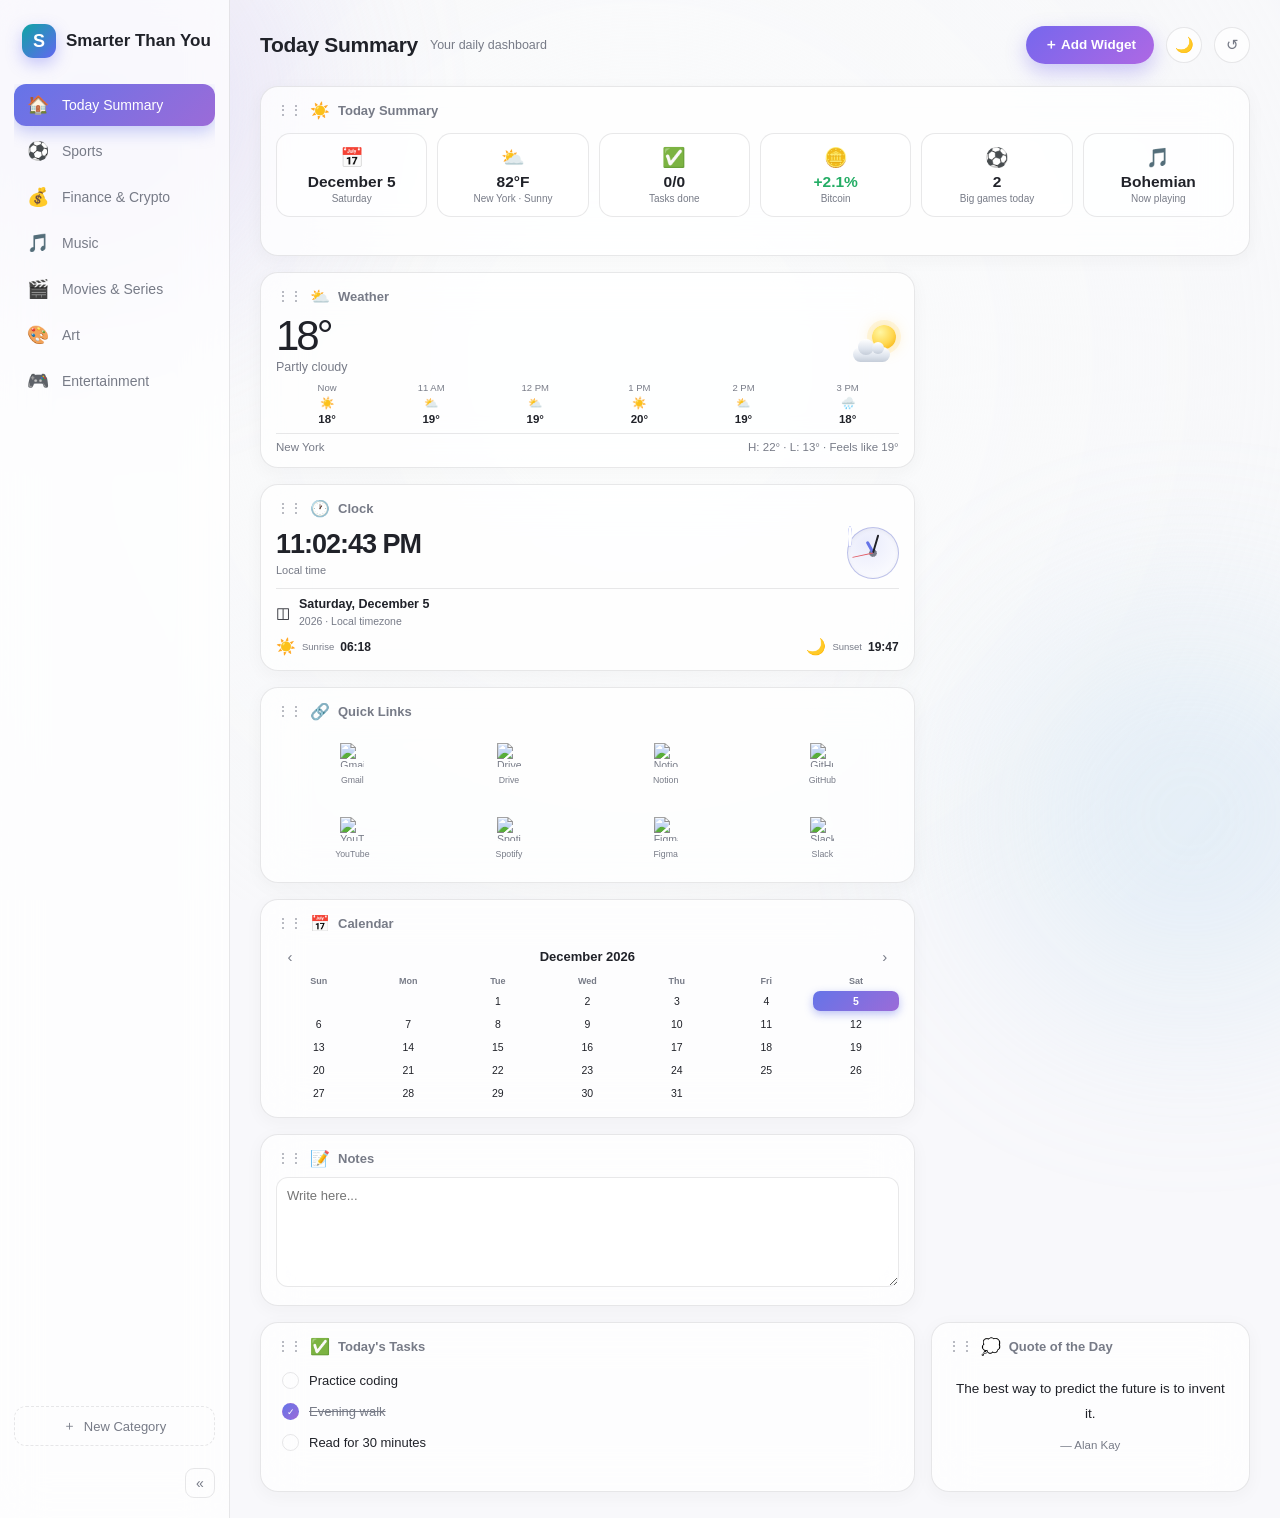
==== index.html @ 78bf760b "Initial commit: Smarter Than You dashboard" ====
<!DOCTYPE html>
<html lang="en" dir="ltr">
<head>
  <meta charset="UTF-8" />
  <meta name="viewport" content="width=device-width, initial-scale=1.0" />
  <title>Smarter Than You</title>
  <link rel="stylesheet" href="styles.css" />
</head>
<body>
  <div class="nature-backdrop" aria-hidden="true"></div>
  <div class="nature-scrim" aria-hidden="true"></div>
  <div class="ambient ambient-one" aria-hidden="true"></div>
  <div class="ambient ambient-two" aria-hidden="true"></div>

  <div class="app">
    <aside class="sidebar" id="sidebar">
      <div class="brand">
        <span class="brand-logo">S</span>
        <span class="brand-name">Smarter Than You</span>
      </div>
      <nav class="side-nav" id="sideNav"></nav>
      <button class="new-cat-btn" id="newCatBtn"><span>＋</span><span>New Category</span></button>
      <button class="collapse-btn" id="collapseBtn" title="Collapse/expand sidebar">«</button>
    </aside>

    <main class="main">
      <header class="topbar">
        <h1 id="categoryTitle"></h1>
        <p class="hint" id="categoryHint"></p>
        <button class="add-widget-btn" id="addWidgetBtn">＋ Add Widget</button>
        <button class="icon-btn" id="themeBtn" title="Toggle theme">🌙</button>
        <button class="icon-btn" id="resetBtn" title="Reset layout for this page">↺</button>
      </header>
      <section class="widget-grid" id="widgetGrid"></section>
    </main>
  </div>

  <div id="modalRoot"></div>

  <script src="app.js"></script>
</body>
</html>
---- styles.css ----
:root {
  --ink: #202229;
  --muted: #777b87;
  --line: rgba(32, 34, 41, 0.1);
  --card: rgba(255, 255, 255, 0.72);
  --solid: #fff;
  --accent: #6574e8;
  --accent2: #9b6bd8;
  --shadow: 0 14px 45px rgba(43, 47, 75, 0.09);
  --gain: #24ad65;
  --loss: #ef555f;
}

[data-theme="dark"] {
  --ink: #f5f7fb;
  --muted: #aeb3c0;
  --line: rgba(255, 255, 255, 0.12);
  --card: rgba(17, 19, 24, 0.88);
  --solid: #111318;
  --accent: #7c8aff;
  --accent2: #b58ae8;
  --shadow: 0 20px 50px rgba(0, 0, 0, 0.38);
}

* { margin: 0; padding: 0; box-sizing: border-box; }

html { background: #f8f8fb; }
[data-theme="dark"] html, html[data-theme="dark"] { background: #0c0e12; }

body {
  min-height: 100vh;
  font-family: -apple-system, "Segoe UI", Roboto, Helvetica, Arial, sans-serif;
  color: var(--ink);
}

.nature-backdrop {
  position: fixed; inset: 0; z-index: -3;
  background-image: url("https://images.unsplash.com/photo-1597961093300-966d36c13a10?auto=format&fit=crop&w=2400&q=85");
  background-size: cover; background-position: center;
  opacity: 0.44; filter: saturate(0.92) contrast(1.02);
}
.nature-scrim {
  position: fixed; inset: 0; z-index: -2;
  background: radial-gradient(circle at 50% 40%, rgba(252,253,253,0.91) 0 18%, rgba(250,251,251,0.72) 34%, rgba(247,249,249,0.3) 72%, rgba(246,248,248,0.2) 100%);
}
[data-theme="dark"] .nature-backdrop { opacity: 0.32; filter: saturate(0.85) brightness(0.72); }
[data-theme="dark"] .nature-scrim { background: linear-gradient(180deg, rgba(4,6,8,0.88), rgba(5,7,9,0.71) 48%, rgba(4,6,8,0.36)); }

.ambient {
  position: fixed; z-index: -1;
  width: 30vw; height: 30vw; border-radius: 50%;
  filter: blur(100px); opacity: 0.3; pointer-events: none;
}
.ambient-one { top: -10vh; left: -8vw; background: #b9a9ed; }
.ambient-two { bottom: -12vh; right: -8vw; background: #b4d6ee; }
[data-theme="dark"] .ambient { opacity: 0.11; }

.app { display: flex; min-height: 100vh; }

.sidebar {
  width: 230px;
  background: var(--card);
  backdrop-filter: blur(22px);
  border-right: 1px solid var(--line);
  padding: 20px 14px;
  display: flex; flex-direction: column; gap: 22px;
  transition: width 0.25s ease;
  flex-shrink: 0;
}
.sidebar.collapsed { width: 68px; }
.sidebar.collapsed .brand-name,
.sidebar.collapsed .nav-label,
.sidebar.collapsed .nav-del,
.sidebar.collapsed .new-cat-btn span:last-child { display: none; }

.brand { display: flex; align-items: center; gap: 10px; padding: 4px 8px; white-space: nowrap; }
.brand-logo {
  width: 34px; height: 34px;
  display: grid; place-items: center;
  border-radius: 11px;
  background: linear-gradient(135deg, #0ea5a4, #6366f1);
  color: #fff; font-weight: 700; font-size: 18px;
  box-shadow: 0 6px 16px rgba(99, 102, 241, 0.35);
  flex-shrink: 0;
}
.brand-name { font-weight: 700; font-size: 17px; color: var(--ink); }

.side-nav { display: flex; flex-direction: column; gap: 4px; overflow-y: auto; flex: 1; }

.nav-item {
  display: flex; align-items: center; gap: 12px;
  padding: 10px 12px;
  border-radius: 12px;
  background: transparent; border: none;
  color: var(--muted);
  font-family: inherit; font-size: 14px; font-weight: 500;
  cursor: pointer; text-align: left; white-space: nowrap;
  transition: background 0.2s, color 0.2s;
}
.nav-item:hover { background: color-mix(in srgb, var(--ink) 5%, transparent); color: var(--ink); }
.nav-item.active {
  background: linear-gradient(135deg, var(--accent), var(--accent2));
  color: #fff;
  box-shadow: 0 6px 16px color-mix(in srgb, var(--accent) 35%, transparent);
}
.nav-item.active .nav-del:hover { color: #fff; }
.nav-item.drop-target {
  outline: 1.5px dashed var(--accent);
  outline-offset: -3px;
  background: color-mix(in srgb, var(--accent) 10%, transparent);
  color: var(--accent);
}
.nav-icon { font-size: 18px; width: 24px; text-align: center; flex-shrink: 0; }
.nav-label { flex: 1; text-align: left; }
.nav-del {
  background: none; border: none; color: var(--muted);
  cursor: pointer; font-size: 13px; opacity: 0; padding: 0 4px;
}
.nav-item:hover .nav-del { opacity: 1; }

.new-cat-btn {
  display: flex; align-items: center; justify-content: center; gap: 8px;
  padding: 10px; border-radius: 12px;
  border: 1.5px dashed var(--line);
  background: transparent; color: var(--muted);
  font-family: inherit; font-size: 13px; cursor: pointer;
  transition: all 0.2s;
}
.new-cat-btn:hover { border-color: var(--accent); color: var(--accent); }

.collapse-btn {
  align-self: flex-end;
  width: 30px; height: 30px;
  border-radius: 9px;
  border: 1px solid var(--line);
  background: transparent;
  color: var(--muted); cursor: pointer; font-size: 14px;
}
.collapse-btn:hover { color: var(--ink); background: color-mix(in srgb, var(--ink) 5%, transparent); }

.main { flex: 1; padding: 26px 30px; min-width: 0; position: relative; z-index: 1; }

.topbar { margin-bottom: 22px; display: flex; align-items: center; gap: 12px; flex-wrap: wrap; }
.topbar h1 { font-size: 21px; font-weight: 700; letter-spacing: -0.3px; }
.topbar .hint { color: var(--muted); font-size: 12.5px; flex: 1; min-width: 120px; }

.icon-btn {
  width: 36px; height: 36px;
  border-radius: 50%;
  border: 1px solid var(--line);
  background: var(--card);
  backdrop-filter: blur(22px);
  color: var(--muted); cursor: pointer; font-size: 15px;
  transition: all 0.2s;
}
.icon-btn:hover { color: var(--accent); transform: translateY(-1px); box-shadow: var(--shadow); }

.add-widget-btn {
  display: inline-flex; align-items: center; gap: 8px;
  padding: 10px 18px;
  border-radius: 999px; border: none;
  background: linear-gradient(135deg, #7667ed, #ae68e4);
  color: #fff; font-family: inherit; font-size: 13.5px; font-weight: 600;
  cursor: pointer;
  box-shadow: 0 8px 20px rgba(118, 103, 237, 0.35);
  transition: transform 0.2s, box-shadow 0.2s;
}
.add-widget-btn:hover { transform: translateY(-1px); box-shadow: 0 10px 26px rgba(118, 103, 237, 0.45); }

.reset-btn {
  background: var(--card); border: 1px solid var(--line);
  backdrop-filter: blur(22px);
  color: var(--muted); font-family: inherit; font-size: 12.5px;
  padding: 9px 15px; border-radius: 999px; cursor: pointer;
}
.reset-btn:hover { color: var(--ink); }

.widget-grid {
  display: grid;
  grid-template-columns: repeat(auto-fill, minmax(250px, 1fr));
  gap: 16px;
}

.widget {
  border: 1px solid var(--line);
  background: var(--card);
  backdrop-filter: blur(22px);
  border-radius: 18px;
  box-shadow: 0 4px 18px rgba(40, 43, 62, 0.04);
  overflow: hidden;
  display: flex; flex-direction: column;
  min-height: 170px;
  transition: all 0.25s;
}
.widget:hover {
  border-color: color-mix(in srgb, var(--accent) 18%, var(--line));
  box-shadow: 0 8px 26px rgba(41, 44, 64, 0.06);
}
.widget.size-m { grid-column: span 2; }
.widget.size-l { grid-column: 1 / -1; }
.widget.dragging {
  opacity: 0.35;
  transform: scale(0.95) rotate(-1deg);
  box-shadow: 0 22px 50px rgba(36, 38, 55, 0.18);
}
.widget.drag-over-top::before,
.widget.drag-over-bottom::after {
  content: ""; display: block; height: 2.5px;
  background: linear-gradient(90deg, var(--accent), var(--accent2));
  border-radius: 2px; margin: 3px 10px;
}

.widget-header {
  display: flex; align-items: center; gap: 8px;
  padding: 12px 15px 0;
  user-select: none;
}
.widget-grab { cursor: grab; color: var(--muted); font-size: 14px; letter-spacing: -1px; opacity: 0.7; }
.widget-title { font-size: 13px; font-weight: 600; flex: 1; color: var(--muted); }
.w-action {
  background: none; border: none; color: var(--muted);
  cursor: pointer; font-size: 12px; padding: 4px 6px; border-radius: 7px;
  opacity: 0; transition: all 0.2s; font-family: inherit;
}
.widget:hover .w-action { opacity: 1; }
.w-action:hover { background: color-mix(in srgb, var(--accent) 10%, transparent); color: var(--accent); }

.widget-body { padding: 8px 15px 14px; flex: 1; overflow-y: auto; max-height: 360px; scrollbar-width: thin; }

.list-row {
  display: flex; justify-content: space-between; align-items: center; gap: 10px;
  padding: 8px 9px; border-radius: 11px; font-size: 13px;
  transition: background 0.2s;
}
.list-row:hover { background: color-mix(in srgb, var(--ink) 4%, transparent); }
.list-row .main-col { min-width: 0; overflow: hidden; text-overflow: ellipsis; white-space: nowrap; }
.list-row .side-col { text-align: right; white-space: nowrap; color: var(--muted); font-size: 12px; }
.up, .gain { color: var(--gain); }
.down, .loss { color: var(--loss); }

.center-text { text-align: center; color: var(--muted); font-size: 12.5px; }

/* ---------- Weather ---------- */
.weather { display: flex; flex-direction: column; gap: 8px; }
.wx-top { display: flex; align-items: center; justify-content: space-between; }
.wx-temp { font-size: 42px; font-weight: 400; letter-spacing: -3px; line-height: 1; }
.wx-desc { color: var(--muted); font-size: 12.5px; margin-top: 3px; }
.wx-meta {
  display: flex; justify-content: space-between;
  border-top: 1px solid var(--line); padding-top: 7px;
  font-size: 11.5px; color: var(--muted);
}
.wx-hours { display: grid; grid-template-columns: repeat(6, minmax(0,1fr)); gap: 2px; }
.wx-hours span { display: flex; flex-direction: column; align-items: center; gap: 3px; font-size: 11.5px; font-weight: 600; }
.wx-hours small { font-weight: 400; color: var(--muted); font-size: 9.5px; }

.motion-weather { position: relative; width: 48px; height: 46px; flex-shrink: 0; }
.motion-weather.small { width: 20px; height: 19px; }
.mw-sun {
  position: absolute; top: 3px; right: 3px;
  width: 24px; height: 24px; border-radius: 50%;
  background: radial-gradient(circle at 35% 30%, #fff6a2, #ffd74f 55%, #f5a800);
  box-shadow: 0 0 0 5px rgba(255,194,35,0.12), 0 0 15px rgba(255,186,37,0.35);
  animation: mwSpin 9s linear infinite;
}
.motion-weather.small .mw-sun { width: 10px; height: 10px; top: 1px; right: 1px; box-shadow: none; }
.mw-cloud {
  position: absolute; bottom: 6px; left: 2px;
  width: 37px; height: 15px; border-radius: 99px;
  background: linear-gradient(#fff, #dfe5ee 60%, #c5cdd9);
  animation: mwFloat 3.7s ease-in-out infinite;
}
.mw-cloud::before, .mw-cloud::after {
  content: ""; position: absolute; border-radius: 50%;
  background: inherit;
}
.mw-cloud::before { width: 16px; height: 16px; top: -8px; left: 5px; }
.mw-cloud::after { width: 12px; height: 12px; top: -5px; right: 6px; }
.motion-weather.small .mw-cloud { width: 16px; height: 7px; bottom: 2px; left: 0; }
.motion-weather.small .mw-cloud::before { width: 7px; height: 7px; top: -3.5px; left: 2px; }
.motion-weather.small .mw-cloud::after { width: 5px; height: 5px; top: -2.5px; right: 2.5px; }
@keyframes mwSpin { to { transform: rotate(360deg); } }
@keyframes mwFloat { 50% { transform: translateY(-2.5px); } }

/* ---------- Clock ---------- */
.clock-hero { display: flex; align-items: center; justify-content: space-between; gap: 10px; }
.clock-digital strong { font-size: 27px; font-weight: 600; letter-spacing: -1px; display: block; direction: ltr; text-align: left; }
.clock-digital span { font-size: 11px; color: var(--muted); }
.analog-face {
  position: relative; width: 52px; height: 52px; flex-shrink: 0;
  border-radius: 50%;
  border: 1px solid color-mix(in srgb, var(--accent) 30%, var(--line));
  background: radial-gradient(circle at 38% 30%, color-mix(in srgb, var(--accent) 14%, var(--solid)), var(--solid));
  box-shadow: inset 0 1px 4px rgba(0,0,0,0.05);
}
.analog-face i, .analog-face b.mark { position: absolute; left: 50%; bottom: 50%; transform-origin: 50% 100%; }
.analog-face b.mark {
  width: 1.5px; height: 4px; background: var(--muted); border-radius: 2px;
}
.analog-face .hand-hour { width: 2.5px; height: 13px; background: var(--accent); border-radius: 2px; transform-origin: 50% 100%; }
.analog-face .hand-minute { width: 2px; height: 19px; background: var(--ink); border-radius: 2px; transform-origin: 50% 100%; }
.analog-face .hand-second { width: 1px; height: 21px; background: #e15b65; transform-origin: 50% 100%; }
.analog-face .pin {
  width: 5px; height: 5px; border-radius: 50%;
  background: var(--accent); border: 2px solid var(--solid);
  transform: translate(-50%, 50%); bottom: 50%;
}
.date-summary {
  display: flex; align-items: center; gap: 9px;
  border-top: 1px solid var(--line); margin-top: 9px; padding-top: 8px;
}
.date-summary i { font-style: normal; font-size: 15px; }
.date-summary strong { display: block; font-size: 12.5px; }
.date-summary span { font-size: 10.5px; color: var(--muted); }
.sun-times { display: flex; justify-content: space-between; margin-top: 8px; }
.sun-times span { display: flex; align-items: center; gap: 6px; }
.sun-times small { display: block; font-size: 9.5px; color: var(--muted); }
.sun-times b { font-size: 12px; }

/* ---------- Quick links ---------- */
.quick-links-grid { display: grid; grid-template-columns: repeat(4, 1fr); gap: 10px 4px; }
.provider-tile {
  display: flex; flex-direction: column; align-items: center; gap: 6px;
  padding: 10px 4px 8px; border-radius: 13px;
  text-decoration: none; color: var(--muted); font-size: 10.5px;
  border: 1px solid transparent;
  transition: all 0.2s;
}
.provider-tile:hover {
  background: var(--solid);
  border-color: var(--line);
  box-shadow: 0 8px 18px rgba(30, 34, 48, 0.08);
  transform: translateY(-2px);
  color: var(--ink);
}
.provider-logo { width: 28px; height: 28px; display: grid; place-items: center; }
.provider-logo img { width: 24px; height: 24px; }

/* ---------- Market ---------- */
.market-row {
  display: flex; align-items: center; gap: 10px;
  width: 100%; text-align: left;
  padding: 8px 9px; border-radius: 12px;
  border: none; background: transparent; cursor: pointer;
  font-family: inherit; transition: background 0.2s;
}
.market-row:hover { background: color-mix(in srgb, var(--ink) 4%, transparent); }
.market-row img { width: 22px; height: 22px; flex-shrink: 0; }
.market-name { flex: 1; min-width: 0; }
.market-name b { display: block; font-size: 12.5px; }
.market-name small { font-size: 10.5px; color: var(--muted); direction: ltr; display: block; text-align: left; }
.sparkline svg { display: block; }
.sparkline polyline.pos { fill: none; stroke: var(--gain); stroke-width: 1.5; stroke-linecap: round; stroke-linejoin: round; }
.sparkline polyline.neg { fill: none; stroke: var(--loss); stroke-width: 1.5; stroke-linecap: round; stroke-linejoin: round; }
.market-pct { font-size: 12px; font-weight: 600; width: 52px; text-align: right; }

/* ---------- Calendar ---------- */
.cal-head { display: flex; align-items: center; justify-content: space-between; padding: 2px 2px 8px; }
.cal-head strong { font-size: 13px; }
.cal-nav {
  border: none; background: transparent; color: var(--muted);
  cursor: pointer; font-size: 15px; width: 24px; height: 24px; border-radius: 8px;
}
.cal-nav:hover { background: color-mix(in srgb, var(--ink) 6%, transparent); color: var(--ink); }
.cal-weekdays { display: grid; grid-template-columns: repeat(7, 1fr); gap: 3px 4px; padding-bottom: 5px; }
.cal-weekdays b { font-size: 9px; color: var(--muted); text-align: center; font-weight: 600; }
.cal-days { display: grid; grid-template-columns: repeat(7, 1fr); gap: 3px 4px; }
.cal-day {
  border: none; background: transparent; font-family: inherit;
  font-size: 10.5px; padding: 4px 0; border-radius: 7px;
  color: var(--ink); cursor: default; font-variant-numeric: tabular-nums;
  transition: background 0.15s;
}
.cal-day:hover { background: color-mix(in srgb, var(--accent) 8%, transparent); }
.cal-day.today {
  background: linear-gradient(135deg, var(--accent), var(--accent2));
  color: #fff; font-weight: 700;
  box-shadow: 0 3px 8px color-mix(in srgb, var(--accent) 45%, transparent);
}
.cal-empty { min-height: 1px; }

/* ---------- Notes / todos ---------- */
.note-area {
  width: 100%; min-height: 110px;
  background: color-mix(in srgb, var(--solid) 60%, transparent);
  border: 1px solid var(--line);
  border-radius: 12px; color: var(--ink);
  font-family: inherit; font-size: 13px; padding: 10px; resize: vertical;
}
.note-area:focus { outline: none; border-color: var(--accent); }

.todo-item { display: flex; align-items: center; gap: 10px; padding: 7px 6px; font-size: 13px; }
.todo-item.done span { text-decoration: line-through; color: var(--muted); }
.todo-item input[type="checkbox"] {
  appearance: none; width: 17px; height: 17px; cursor: pointer;
  border: 1.5px solid var(--line); border-radius: 50%; position: relative;
  transition: all 0.2s; flex-shrink: 0;
}
.todo-item input[type="checkbox"]:checked {
  background: linear-gradient(135deg, var(--accent), var(--accent2));
  border-color: transparent;
}
.todo-item input[type="checkbox"]:checked::after {
  content: "✓"; position: absolute; inset: 0;
  display: grid; place-items: center; color: #fff; font-size: 9px;
}

.quote-box { padding: 12px 8px; text-align: center; line-height: 1.85; font-size: 13.5px; }
.quote-author { display: block; margin-top: 8px; color: var(--muted); font-size: 11.5px; }

.progress-bar { height: 6px; background: color-mix(in srgb, var(--ink) 7%, transparent); border-radius: 6px; overflow: hidden; margin-top: 8px; }
.progress-fill { height: 100%; background: linear-gradient(90deg, var(--accent), var(--accent2)); border-radius: 6px; }

.swatches { display: grid; grid-template-columns: repeat(5, 1fr); gap: 8px; padding-top: 6px; }
.swatch { aspect-ratio: 1; border-radius: 10px; cursor: pointer; position: relative; transition: transform 0.2s; }
.swatch:hover { transform: scale(1.07); }
.swatch span { position: absolute; bottom: 3px; left: 50%; transform: translateX(-50%); font-size: 8px; color: rgba(255,255,255,0.95); text-shadow: 0 1px 3px rgba(0,0,0,.4); }

.mood-chips { display: flex; flex-wrap: wrap; gap: 8px; padding-top: 6px; }
.mood-chip {
  padding: 7px 14px; border-radius: 999px; border: 1px solid var(--line);
  background: transparent; color: var(--muted);
  font-family: inherit; font-size: 12px; cursor: pointer; transition: all 0.2s;
}
.mood-chip.active, .mood-chip:hover:not(:disabled) { border-color: var(--accent); color: var(--accent); background: color-mix(in srgb, var(--accent) 8%, transparent); }

.genre-tile { padding: 13px 6px; border-radius: 13px; text-align: center; font-size: 12px; color: #fff; cursor: pointer; transition: transform 0.2s; }
.genre-tile:hover { transform: scale(1.05); }

.summary-grid { display: grid; grid-template-columns: repeat(auto-fit, minmax(110px, 1fr)); gap: 10px; padding-top: 4px; }
.sum-card {
  background: color-mix(in srgb, var(--solid) 55%, transparent);
  border: 1px solid var(--line);
  border-radius: 14px; padding: 12px 8px; text-align: center;
}
.sum-card .sc-icon { font-size: 19px; }
.sum-card .sc-val { font-size: 15.5px; font-weight: 700; margin-top: 4px; }
.sum-card .sc-lbl { font-size: 10px; color: var(--muted); margin-top: 2px; }

.poll-option {
  display: block; width: 100%; text-align: left; margin-bottom: 8px;
  padding: 9px 12px; border-radius: 11px; border: 1px solid var(--line);
  background: transparent; color: var(--ink);
  font-family: inherit; font-size: 12.5px; cursor: pointer;
  position: relative; overflow: hidden; transition: border-color 0.2s;
}
.poll-option:hover { border-color: var(--accent); }
.poll-option .fill { position: absolute; inset: 0; background: linear-gradient(90deg, var(--accent), var(--accent2)); opacity: 0.15; }
.poll-option b { float: right; direction: ltr; position: relative; }

.modal-overlay {
  position: fixed; inset: 0; z-index: 50;
  background: rgba(20, 24, 40, 0.4);
  backdrop-filter: blur(4px);
  display: grid; place-items: center;
  animation: fadeIn 0.15s ease;
}
@keyframes fadeIn { from { opacity: 0; } to { opacity: 1; } }

.modal {
  width: min(680px, calc(100vw - 40px));
  max-height: 82vh;
  background: var(--solid);
  border-radius: 20px;
  box-shadow: 0 24px 70px rgba(0, 0, 0, 0.28);
  display: flex; flex-direction: column;
  overflow: hidden;
  animation: popIn 0.18s ease;
}
@keyframes popIn { from { transform: scale(0.96); opacity: 0; } to { transform: scale(1); opacity: 1; } }

.modal-head { display: flex; align-items: center; gap: 10px; padding: 17px 21px; border-bottom: 1px solid var(--line); }
.modal-head h3 { font-size: 15px; flex: 1; }
.modal-close {
  width: 30px; height: 30px; border-radius: 9px;
  border: none; background: color-mix(in srgb, var(--ink) 6%, transparent);
  color: var(--muted); cursor: pointer; font-size: 14px;
}
.modal-body { padding: 18px 21px; overflow-y: auto; }

.lib-group-title { font-size: 12px; color: var(--muted); margin: 14px 0 8px; }
.lib-group-title:first-child { margin-top: 0; }
.lib-widgets { display: flex; flex-wrap: wrap; gap: 8px; }
.lib-chip {
  display: inline-flex; align-items: center; gap: 7px;
  padding: 8px 13px; border-radius: 999px;
  border: 1px solid var(--line); background: transparent;
  color: var(--ink); font-family: inherit; font-size: 12px; cursor: pointer;
  transition: all 0.2s;
}
.lib-chip:hover { border-color: var(--accent); color: var(--accent); }
.lib-chip.added { opacity: 0.4; pointer-events: none; }

.toast {
  position: fixed; bottom: 24px; left: 50%;
  transform: translate(-50%, 16px);
  z-index: 60; padding: 11px 20px;
  border-radius: 999px;
  background: var(--ink); color: var(--solid);
  font-size: 12.5px;
  opacity: 0; pointer-events: none;
  transition: opacity 0.35s, transform 0.35s;
  box-shadow: 0 10px 30px rgba(0,0,0,0.25);
}
.toast.show { opacity: 1; transform: translate(-50%, 0); }

@media (max-width: 900px) {
  .widget.size-m { grid-column: span 1; }
}
@media (max-width: 720px) {
  .sidebar { position: fixed; z-index: 10; height: 100vh; left: 0; top: 0; box-shadow: 8px 0 30px rgba(0,0,0,0.12); }
  .main { padding: 16px; }
}
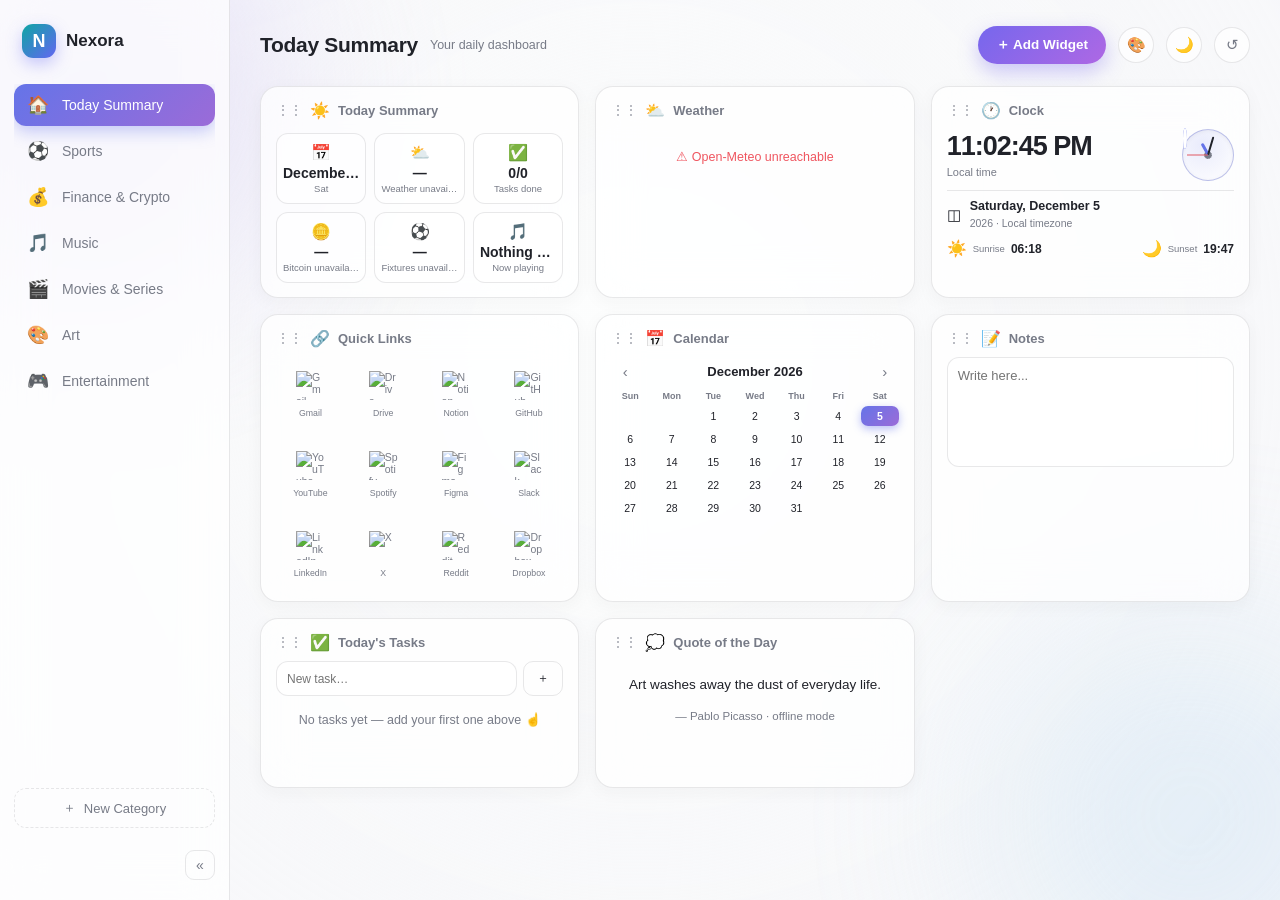
==== commit de4ca09b: "Nexora — live-data widget dashboard (initial release)" ====
--- a/index.html
+++ b/index.html
@@ -3,7 +3,9 @@
 <head>
   <meta charset="UTF-8" />
   <meta name="viewport" content="width=device-width, initial-scale=1.0" />
-  <title>Smarter Than You</title>
+  <title>Nexora</title>
+  <meta name="description" content="Nexora — your personal widget dashboard with live data." />
+  <link rel="icon" type="image/svg+xml" href="favicon.svg" />
   <link rel="stylesheet" href="styles.css" />
 </head>
 <body>
@@ -15,8 +17,8 @@
   <div class="app">
     <aside class="sidebar" id="sidebar">
       <div class="brand">
-        <span class="brand-logo">S</span>
-        <span class="brand-name">Smarter Than You</span>
+        <span class="brand-logo">N</span>
+        <span class="brand-name">Nexora</span>
       </div>
       <nav class="side-nav" id="sideNav"></nav>
       <button class="new-cat-btn" id="newCatBtn"><span>＋</span><span>New Category</span></button>
@@ -28,6 +30,7 @@
         <h1 id="categoryTitle"></h1>
         <p class="hint" id="categoryHint"></p>
         <button class="add-widget-btn" id="addWidgetBtn">＋ Add Widget</button>
+        <button class="icon-btn" id="styleBtn" title="UI style">🎨</button>
         <button class="icon-btn" id="themeBtn" title="Toggle theme">🌙</button>
         <button class="icon-btn" id="resetBtn" title="Reset layout for this page">↺</button>
       </header>
--- a/styles.css
+++ b/styles.css
@@ -197,7 +197,6 @@
   box-shadow: 0 8px 26px rgba(41, 44, 64, 0.06);
 }
 .widget.size-m { grid-column: span 2; }
-.widget.size-l { grid-column: 1 / -1; }
 .widget.dragging {
   opacity: 0.35;
   transform: scale(0.95) rotate(-1deg);
@@ -225,7 +224,8 @@
 .widget:hover .w-action { opacity: 1; }
 .w-action:hover { background: color-mix(in srgb, var(--accent) 10%, transparent); color: var(--accent); }
 
-.widget-body { padding: 8px 15px 14px; flex: 1; overflow-y: auto; max-height: 360px; scrollbar-width: thin; }
+.widget-body { padding: 8px 15px 14px; flex: 1; min-width: 0; max-width: 100%; overflow: visible; overflow-wrap: anywhere; word-break: normal; }
+.widget-body > * { min-width: 0; max-width: 100%; }
 
 .list-row {
   display: flex; justify-content: space-between; align-items: center; gap: 10px;
@@ -233,12 +233,20 @@
   transition: background 0.2s;
 }
 .list-row:hover { background: color-mix(in srgb, var(--ink) 4%, transparent); }
-.list-row .main-col { min-width: 0; overflow: hidden; text-overflow: ellipsis; white-space: nowrap; }
+.list-row .main-col { min-width: 0; overflow-wrap: anywhere; }
 .list-row .side-col { text-align: right; white-space: nowrap; color: var(--muted); font-size: 12px; }
 .up, .gain { color: var(--gain); }
 .down, .loss { color: var(--loss); }
 
 .center-text { text-align: center; color: var(--muted); font-size: 12.5px; }
+
+.dot-pulse {
+  display: inline-block; width: 8px; height: 8px;
+  border-radius: 50%; background: var(--accent);
+  animation: dotPulse 1s ease-in-out infinite;
+  vertical-align: middle; margin-left: 4px;
+}
+@keyframes dotPulse { 50% { opacity: .25; transform: scale(.7); } }
 
 /* ---------- Weather ---------- */
 .weather { display: flex; flex-direction: column; gap: 8px; }
@@ -333,8 +341,8 @@
   transform: translateY(-2px);
   color: var(--ink);
 }
-.provider-logo { width: 28px; height: 28px; display: grid; place-items: center; }
-.provider-logo img { width: 24px; height: 24px; }
+.provider-logo { width: 34px; height: 34px; display: grid; place-items: center; }
+.provider-logo img { width: 29px; height: 29px; }
 
 /* ---------- Market ---------- */
 .market-row {
@@ -349,10 +357,32 @@
 .market-name { flex: 1; min-width: 0; }
 .market-name b { display: block; font-size: 12.5px; }
 .market-name small { font-size: 10.5px; color: var(--muted); direction: ltr; display: block; text-align: left; }
-.sparkline svg { display: block; }
+.sparkline svg { display: block; max-width: 100%; height: auto; }
 .sparkline polyline.pos { fill: none; stroke: var(--gain); stroke-width: 1.5; stroke-linecap: round; stroke-linejoin: round; }
 .sparkline polyline.neg { fill: none; stroke: var(--loss); stroke-width: 1.5; stroke-linecap: round; stroke-linejoin: round; }
 .market-pct { font-size: 12px; font-weight: 600; width: 52px; text-align: right; }
+.tick-badge {
+  width: 22px; height: 22px; flex-shrink: 0; border-radius: 7px;
+  display: grid; place-items: center;
+  background: linear-gradient(135deg, var(--accent), var(--accent2));
+  color: #fff; font-size: 11px; font-weight: 700;
+}
+
+/* ---------- Music player ---------- */
+.np-top { display: flex; align-items: center; gap: 10px; padding: 4px 0 8px; }
+.np-art { width: 52px; height: 52px; border-radius: 12px; object-fit: cover; background: var(--card-hover, rgba(0,0,0,.06)); flex-shrink: 0; }
+.np-meta { flex: 1; min-width: 0; }
+.np-meta b { display: block; font-size: 13.5px; overflow-wrap: anywhere; }
+.np-meta small { color: var(--muted); font-size: 11.5px; }
+.np-btn {
+  width: 36px; height: 36px; border-radius: 50%;
+  border: none; cursor: pointer;
+  background: linear-gradient(135deg, var(--accent), var(--accent-2, var(--accent2)));
+  color: #fff; font-size: 13px; flex-shrink: 0;
+  transition: transform .15s;
+}
+.np-btn:hover { transform: scale(1.1); }
+.jw-grid { display: grid; grid-template-columns: repeat(auto-fill, minmax(220px, 1fr)); gap: 6px; }
 
 /* ---------- Calendar ---------- */
 .cal-head { display: flex; align-items: center; justify-content: space-between; padding: 2px 2px 8px; }
@@ -385,7 +415,8 @@
   background: color-mix(in srgb, var(--solid) 60%, transparent);
   border: 1px solid var(--line);
   border-radius: 12px; color: var(--ink);
-  font-family: inherit; font-size: 13px; padding: 10px; resize: vertical;
+  font-family: inherit; font-size: 13px; padding: 10px; resize: none;
+  overflow: hidden; overflow-wrap: anywhere;
 }
 .note-area:focus { outline: none; border-color: var(--accent); }
 
@@ -411,10 +442,11 @@
 .progress-bar { height: 6px; background: color-mix(in srgb, var(--ink) 7%, transparent); border-radius: 6px; overflow: hidden; margin-top: 8px; }
 .progress-fill { height: 100%; background: linear-gradient(90deg, var(--accent), var(--accent2)); border-radius: 6px; }
 
-.swatches { display: grid; grid-template-columns: repeat(5, 1fr); gap: 8px; padding-top: 6px; }
-.swatch { aspect-ratio: 1; border-radius: 10px; cursor: pointer; position: relative; transition: transform 0.2s; }
+.swatches { display: grid; grid-template-columns: repeat(5, 1fr); gap: 6px; padding-top: 4px; }
+.palette-day { grid-template-columns: repeat(5, minmax(0, 1fr)); }
+.swatch { aspect-ratio: 1 / 0.72; max-height: 34px; border-radius: 8px; cursor: pointer; position: relative; transition: transform 0.2s; overflow: hidden; }
 .swatch:hover { transform: scale(1.07); }
-.swatch span { position: absolute; bottom: 3px; left: 50%; transform: translateX(-50%); font-size: 8px; color: rgba(255,255,255,0.95); text-shadow: 0 1px 3px rgba(0,0,0,.4); }
+.swatch span { position: absolute; bottom: 2px; left: 50%; transform: translateX(-50%); font-size: 7.5px; color: rgba(255,255,255,0.95); text-shadow: 0 1px 3px rgba(0,0,0,.45); }
 
 .mood-chips { display: flex; flex-wrap: wrap; gap: 8px; padding-top: 6px; }
 .mood-chip {
@@ -427,15 +459,16 @@
 .genre-tile { padding: 13px 6px; border-radius: 13px; text-align: center; font-size: 12px; color: #fff; cursor: pointer; transition: transform 0.2s; }
 .genre-tile:hover { transform: scale(1.05); }
 
-.summary-grid { display: grid; grid-template-columns: repeat(auto-fit, minmax(110px, 1fr)); gap: 10px; padding-top: 4px; }
+.summary-grid { display: grid; grid-template-columns: repeat(3, 1fr); gap: 8px; padding-top: 4px; }
 .sum-card {
   background: color-mix(in srgb, var(--solid) 55%, transparent);
   border: 1px solid var(--line);
-  border-radius: 14px; padding: 12px 8px; text-align: center;
-}
-.sum-card .sc-icon { font-size: 19px; }
-.sum-card .sc-val { font-size: 15.5px; font-weight: 700; margin-top: 4px; }
-.sum-card .sc-lbl { font-size: 10px; color: var(--muted); margin-top: 2px; }
+  border-radius: 12px; padding: 9px 6px; text-align: center;
+  min-width: 0; overflow-wrap: anywhere;
+}
+.sum-card .sc-icon { font-size: 16px; }
+.sum-card .sc-val { font-size: 14px; font-weight: 700; margin-top: 3px; white-space: nowrap; overflow: hidden; text-overflow: ellipsis; }
+.sum-card .sc-lbl { font-size: 9.5px; color: var(--muted); margin-top: 2px; white-space: nowrap; overflow: hidden; text-overflow: ellipsis; }
 
 .poll-option {
   display: block; width: 100%; text-align: left; margin-bottom: 8px;
@@ -447,6 +480,9 @@
 .poll-option:hover { border-color: var(--accent); }
 .poll-option .fill { position: absolute; inset: 0; background: linear-gradient(90deg, var(--accent), var(--accent2)); opacity: 0.15; }
 .poll-option b { float: right; direction: ltr; position: relative; }
+.poll-option.picked { border-color: var(--accent); color: var(--accent); font-weight: 600; }
+
+.wl-add, .todo-add { display: flex; gap: 6px; align-items: stretch; margin-bottom: 6px; }
 
 .modal-overlay {
   position: fixed; inset: 0; z-index: 50;
@@ -511,3 +547,1191 @@
   .sidebar { position: fixed; z-index: 10; height: 100vh; left: 0; top: 0; box-shadow: 8px 0 30px rgba(0,0,0,0.12); }
   .main { padding: 16px; }
 }
+
+/* ================= STYLE: NEUMORPHISM (Soft UI) ================= */
+html[data-style="neumorphism"] {
+  --ink: #2d3436;
+  --muted: #5d6875;
+  --line: rgba(45, 52, 54, 0.08);
+  --card: #e0e5ec;
+  --solid: #e0e5ec;
+  --accent: #4d6bfe;
+  --accent2: #4d6bfe;
+  --shadow: none;
+  --neu-light: #ffffff;
+  --neu-dark: #bec3c9;
+  background: #e0e5ec;
+}
+html[data-style="neumorphism"][data-theme="dark"] {
+  --ink: #e3e8ef;
+  --muted: #a8b3c0;
+  --line: rgba(255, 255, 255, 0.07);
+  --card: #2d3239;
+  --solid: #2d3239;
+  --neu-light: #373d46;
+  --neu-dark: #23272d;
+  background: #2d3239;
+}
+
+[data-style="neumorphism"] .nature-backdrop,
+[data-style="neumorphism"] .nature-scrim,
+[data-style="neumorphism"] .ambient { display: none; }
+
+[data-style="neumorphism"] .sidebar {
+  background: var(--solid);
+  border-right: none;
+}
+[data-style="neumorphism"] .brand-logo {
+  box-shadow: 4px 4px 8px var(--neu-dark), -4px -4px 8px var(--neu-light);
+}
+[data-style="neumorphism"] .nav-item.active {
+  background: linear-gradient(135deg, var(--accent), color-mix(in srgb, var(--accent) 70%, #9b6bd8));
+  box-shadow: 4px 4px 10px var(--neu-dark), -4px -4px 10px var(--neu-light);
+}
+[data-style="neumorphism"] .nav-item.drop-target {
+  outline: 1.5px dashed var(--accent);
+  outline-offset: -3px;
+  background: transparent;
+}
+[data-style="neumorphism"] .new-cat-btn {
+  border: none;
+  background: var(--card);
+  box-shadow: inset 3px 3px 7px var(--neu-dark), inset -3px -3px 7px var(--neu-light);
+}
+[data-style="neumorphism"] .new-cat-btn:hover { color: var(--accent); }
+
+[data-style="neumorphism"] .icon-btn,
+[data-style="neumorphism"] .reset-btn,
+[data-style="neumorphism"] .collapse-btn {
+  border: none;
+  border-radius: 12px;
+  background: var(--card);
+  box-shadow: 4px 4px 9px var(--neu-dark), -4px -4px 9px var(--neu-light);
+}
+[data-style="neumorphism"] .icon-btn:hover,
+[data-style="neumorphism"] .reset-btn:hover,
+[data-style="neumorphism"] .collapse-btn:hover {
+  transform: translateY(-1px);
+  box-shadow: 5px 5px 11px var(--neu-dark), -5px -5px 11px var(--neu-light);
+}
+[data-style="neumorphism"] .add-widget-btn {
+  background: var(--accent);
+  border-radius: 13px;
+  box-shadow: 4px 4px 10px var(--neu-dark), -4px -4px 10px var(--neu-light);
+}
+[data-style="neumorphism"] .add-widget-btn:hover { box-shadow: 5px 5px 12px var(--neu-dark), -5px -5px 12px var(--neu-light); }
+[data-style="neumorphism"] .add-widget-btn:active { transform: translateY(0); box-shadow: inset 4px 4px 8px rgba(0,0,0,0.25), inset -3px -3px 8px rgba(255,255,255,0.15); }
+
+[data-style="neumorphism"] .widget {
+  border: none;
+  backdrop-filter: none;
+  border-radius: 20px;
+  box-shadow: 9px 9px 18px var(--neu-dark), -9px -9px 18px var(--neu-light);
+}
+[data-style="neumorphism"] .widget:hover {
+  border: none;
+  box-shadow: 11px 11px 22px var(--neu-dark), -11px -11px 22px var(--neu-light);
+}
+[data-style="neumorphism"] .widget.dragging {
+  box-shadow: 18px 18px 36px var(--neu-dark), -14px -14px 28px var(--neu-light);
+}
+[data-style="neumorphism"] .list-row:hover { background: transparent; }
+[data-style="neumorphism"] .list-row:hover .main-col { color: var(--accent); }
+[data-style="neumorphism"] .note-area,
+[data-style="neumorphism"] textarea.note-area:focus {
+  background: var(--card);
+  border: none;
+  border-radius: 14px;
+  box-shadow: inset 4px 4px 9px var(--neu-dark), inset -4px -4px 9px var(--neu-light);
+}
+[data-style="neumorphism"] .note-area:focus { outline: 2px solid var(--accent); outline-offset: 2px; }
+[data-style="neumorphism"] .todo-item input[type="checkbox"] {
+  background: var(--card);
+  border: none;
+  box-shadow: inset 2px 2px 5px var(--neu-dark), inset -2px -2px 5px var(--neu-light);
+}
+[data-style="neumorphism"] .todo-item input[type="checkbox"]:checked {
+  background: linear-gradient(135deg, var(--accent), #7b5bd8);
+  box-shadow: 2px 2px 6px var(--neu-dark), -2px -2px 6px var(--neu-light);
+}
+[data-style="neumorphism"] .progress-bar {
+  background: var(--card);
+  box-shadow: inset 3px 3px 6px var(--neu-dark), inset -3px -3px 6px var(--neu-light);
+}
+[data-style="neumorphism"] .sum-card {
+  background: var(--card);
+  border: none;
+  border-radius: 15px;
+  box-shadow: 5px 5px 10px var(--neu-dark), -5px -5px 10px var(--neu-light);
+}
+[data-style="neumorphism"] .provider-tile:hover {
+  background: var(--card);
+  border-color: transparent;
+  border-radius: 14px;
+  box-shadow: 5px 5px 11px var(--neu-dark), -5px -5px 11px var(--neu-light);
+}
+[data-style="neumorphism"] .mood-chip,
+[data-style="neumorphism"] .poll-option {
+  border: none;
+  background: var(--card);
+  box-shadow: 4px 4px 9px var(--neu-dark), -4px -4px 9px var(--neu-light);
+}
+[data-style="neumorphism"] .mood-chip:hover:not(:disabled),
+[data-style="neumorphism"] .mood-chip.active,
+[data-style="neumorphism"] .poll-option:hover {
+  background: var(--card);
+  color: var(--accent);
+  box-shadow: inset 3px 3px 7px var(--neu-dark), inset -3px -3px 7px var(--neu-light);
+}
+[data-style="neumorphism"] .cal-day:hover { background: transparent; box-shadow: inset 3px 3px 6px var(--neu-dark), inset -3px -3px 6px var(--neu-light); }
+[data-style="neumorphism"] .cal-day.today {
+  background: var(--accent);
+  box-shadow: 3px 3px 8px var(--neu-dark), -3px -3px 8px var(--neu-light);
+}
+[data-style="neumorphism"] .market-row:hover { background: transparent; }
+[data-style="neumorphism"] .market-row:hover .market-name b { color: var(--accent); }
+[data-style="neumorphism"] .modal { background: var(--solid); box-shadow: 24px 24px 50px var(--neu-dark), -20px -20px 44px var(--neu-light); }
+[data-style="neumorphism"] .lib-chip {
+  border: none;
+  background: var(--card);
+  box-shadow: 3px 3px 7px var(--neu-dark), -3px -3px 7px var(--neu-light);
+}
+[data-style="neumorphism"] .lib-chip:hover { color: var(--accent); box-shadow: inset 3px 3px 6px var(--neu-dark), inset -3px -3px 6px var(--neu-light); }
+[data-style="neumorphism"] .toast { background: var(--ink); color: var(--solid); box-shadow: 8px 8px 20px var(--neu-dark); }
+[data-style="neumorphism"] button:focus-visible,
+[data-style="neumorphism"] a:focus-visible,
+[data-style="neumorphism"] input:focus-visible {
+  outline: 2px solid var(--accent);
+  outline-offset: 2px;
+}
+
+/* ---------- Style picker modal ---------- */.style-grid { display: grid; grid-template-columns: repeat(auto-fill, minmax(190px, 1fr)); gap: 12px; }
+.style-card {
+  border: 1.5px solid var(--line);
+  background: var(--bg-2, transparent);
+  border-radius: 16px;
+  padding: 14px;
+  cursor: pointer;
+  text-align: left;
+  font-family: inherit;
+  transition: all 0.2s;
+  position: relative;
+}
+.style-card:hover { border-color: var(--accent); transform: translateY(-2px); }
+.style-card.current { border-color: var(--accent); box-shadow: 0 0 0 1px var(--accent); }
+.style-card h4 { font-size: 14px; margin-bottom: 4px; display: flex; align-items: center; gap: 7px; }
+.style-card p { font-size: 11.5px; color: var(--muted); line-height: 1.6; }
+.style-swatch-row { display: flex; gap: 6px; margin-top: 10px; }
+.style-swatch-row i { width: 18px; height: 18px; border-radius: 6px; border: 1px solid rgba(0,0,0,0.08); }
+.style-check {
+  position: absolute; top: 10px; left: 12px;
+  font-size: 12px; color: var(--accent); font-weight: 700;
+}
+
+/* ================= STYLE: VIBRANT BLOCK-BASED ================= */
+html[data-style="vibrant"] {
+  --ink: #1c1c22;
+  --muted: #5b5b66;
+  --line: rgba(28, 28, 34, 0.16);
+  --card: #ffffff;
+  --solid: #ffffff;
+  --accent: #bf00ff;
+  --accent2: #ff1493;
+  --gain: #0aa64d;
+  --loss: #e4005f;
+  background: #f4f4f1;
+}
+html[data-style="vibrant"][data-theme="dark"] {
+  --ink: #f2f2f7;
+  --muted: #9a9aa8;
+  --line: rgba(255, 255, 255, 0.14);
+  --card: #1d1d23;
+  --solid: #1d1d23;
+  --accent: #d02bff;
+  --accent2: #ff3d9a;
+  --gain: #39ff14;
+  --loss: #ff006e;
+  background: #131316;
+}
+
+[data-style="vibrant"] .nature-scrim,
+[data-style="vibrant"] .ambient { display: none; }
+[data-style="vibrant"] .nature-backdrop {
+  opacity: 1;
+  filter: none;
+  background-image:
+    radial-gradient(circle 130px at 12% 22%, rgba(57, 255, 20, 0.20) 0 99%, transparent 100%),
+    radial-gradient(circle 90px at 88% 18%, rgba(191, 0, 255, 0.16) 0 99%, transparent 100%),
+    radial-gradient(circle 150px at 78% 82%, rgba(0, 255, 255, 0.14) 0 99%, transparent 100%),
+    radial-gradient(circle 70px at 25% 85%, rgba(255, 20, 147, 0.15) 0 99%, transparent 100%),
+    repeating-linear-gradient(45deg, rgba(191, 0, 255, 0.05) 0 26px, transparent 26px 52px);
+  animation: vibrantDrift 30s linear infinite alternate;
+}
+@keyframes vibrantDrift {
+  from { background-position: 0 0, 0 0, 0 0, 0 0, 0 0; }
+  to { background-position: 60px 40px, -50px 60px, 40px -50px, -60px -40px, 160px 160px; }
+}
+
+[data-style="vibrant"] .brand-logo { border-radius: 8px; background: linear-gradient(135deg, #bf00ff, #ff1493); box-shadow: 4px 4px 0 rgba(28,28,34,0.9); }
+html[data-style="vibrant"][data-theme="dark"] .brand-logo { box-shadow: 4px 4px 0 rgba(0,0,0,0.6); }
+
+[data-style="vibrant"] .sidebar { backdrop-filter: none; background: transparent; border-right: 2px solid var(--line); }
+[data-style="vibrant"] .nav-item { border-radius: 8px; font-weight: 700; letter-spacing: 0.2px; }
+[data-style="vibrant"] .nav-item.active {
+  background: linear-gradient(135deg, #bf00ff, #ff1493);
+  color: #fff;
+  border-radius: 8px;
+  box-shadow: 3px 3px 0 var(--ink);
+}
+
+[data-style="vibrant"] .topbar h1 { font-size: 32px; font-weight: 800; letter-spacing: -1px; text-transform: uppercase; }
+[data-style="vibrant"] .widget-title { font-weight: 800; text-transform: uppercase; letter-spacing: 0.6px; font-size: 11.5px; }
+
+[data-style="vibrant"] .widget {
+  border-radius: 8px;
+  border: 1px solid var(--line);
+  backdrop-filter: none;
+  border-top: 5px solid var(--blk, #bf00ff);
+  box-shadow: 0 2px 12px rgba(0, 0, 0, 0.06);
+}
+[data-style="vibrant"] .widget:hover {
+  transform: scale(1.02);
+  box-shadow: 0 10px 26px rgba(28, 28, 34, 0.16);
+}
+[data-style="vibrant"] .widget-grid > :nth-child(5n + 1) { --blk: #39ff14; }
+[data-style="vibrant"] .widget-grid > :nth-child(5n + 2) { --blk: #bf00ff; }
+[data-style="vibrant"] .widget-grid > :nth-child(5n + 3) { --blk: #ff1493; }
+[data-style="vibrant"] .widget-grid > :nth-child(5n + 4) { --blk: #00ffff; }
+[data-style="vibrant"] .widget-grid > :nth-child(5n + 5) { --blk: #ffaa00; }
+html[data-style="vibrant"][data-theme="dark"] .widget-grid > :nth-child(5n + 1) { --blk: #2fbf0e; }
+html[data-style="vibrant"][data-theme="dark"] .widget-grid > :nth-child(5n + 4) { --blk: #00b8b8; }
+html[data-style="vibrant"][data-theme="dark"] .widget-grid > :nth-child(5n + 5) { --blk: #cc8500; }
+
+[data-style="vibrant"] .add-widget-btn {
+  border-radius: 8px;
+  background: #bf00ff;
+  font-weight: 600;
+  box-shadow: 3px 3px 0 var(--ink);
+}
+html[data-style="vibrant"][data-theme="dark"] .add-widget-btn { box-shadow: 3px 3px 0 rgba(0, 0, 0, 0.7); }
+[data-style="vibrant"] .add-widget-btn:hover { background: #a000db; transform: translateY(-2px); box-shadow: 4px 5px 0 var(--ink); }
+[data-style="vibrant"] .add-widget-btn:active { transform: translateY(-1px); }
+
+[data-style="vibrant"] .icon-btn,
+[data-style="vibrant"] .reset-btn {
+  border-radius: 8px;
+  border: 1.5px solid var(--ink);
+  background: var(--card);
+  font-weight: 700;
+  box-shadow: 2px 2px 0 var(--ink);
+}
+html[data-style="vibrant"][data-theme="dark"] .icon-btn,
+html[data-style="vibrant"][data-theme="dark"] .reset-btn { border-color: rgba(255,255,255,0.35); box-shadow: 2px 2px 0 rgba(0,0,0,0.7); }
+[data-style="vibrant"] .icon-btn:hover { background: #00ffff22; transform: translateY(-1px); }
+
+[data-style="vibrant"] .sum-card { border-radius: 8px; border-left: 4px solid var(--blk, #bf00ff); }
+[data-style="vibrant"] .cal-day.today { background: linear-gradient(135deg, #bf00ff, #ff1493); border-radius: 6px; }
+[data-style="vibrant"] .progress-fill { background: repeating-linear-gradient(45deg, #bf00ff 0 8px, #ff1493 8px 16px); }
+[data-style="vibrant"] .todo-item input[type="checkbox"]:checked { background: #bf00ff; }
+[data-style="vibrant"] .genre-tile { border-radius: 8px; font-weight: 800; text-transform: uppercase; font-size: 11px; }
+[data-style="vibrant"] .mood-chip { border-width: 1.5px; border-color: var(--ink); border-radius: 8px; font-weight: 600; }
+[data-style="vibrant"] .mood-chip:hover:not(:disabled), [data-style="vibrant"] .mood-chip.active { border-color: #bf00ff; background: #bf00ff1a; }
+[data-style="vibrant"] .modal { border-radius: 12px; border: 2px solid var(--ink); }
+[data-style="vibrant"] .toast { background: #bf00ff; color: #fff; border-radius: 8px; font-weight: 600; }
+[data-style="vibrant"] .quote-box { font-weight: 600; }
+[data-style="vibrant"] button:focus-visible,
+[data-style="vibrant"] a:focus-visible,
+[data-style="vibrant"] input:focus-visible {
+  outline: 2.5px solid #00ffff;
+  outline-offset: 2px;
+}
+
+/* ================= STYLE: DARK MODE (OLED) ================= */
+html[data-style="oled"] {
+  --ink: #e8e8e8;
+  --muted: #9a9a9a;
+  --line: rgba(255, 255, 255, 0.09);
+  --card: #121212;
+  --solid: #121212;
+  --accent: #0080ff;
+  --accent2: #bf00ff;
+  --gain: #39ff14;
+  --loss: #ff4d5e;
+  background: #000000;
+  color-scheme: dark;
+}
+[data-style="oled"] body { color: #e0e0e0; }
+
+[data-style="oled"] .nature-scrim,
+[data-style="oled"] .ambient { display: none; }
+[data-style="oled"] .nature-backdrop {
+  opacity: 1;
+  filter: none;
+  background-image:
+    radial-gradient(ellipse 60% 40% at 50% -10%, rgba(10, 14, 39, 0.9) 0 60%, transparent 100%),
+    radial-gradient(circle 200px at 85% 90%, rgba(191, 0, 255, 0.05) 0 99%, transparent 100%);
+}
+
+[data-style="oled"] .widget,
+[data-style="oled"] .sidebar,
+[data-style="oled"] .modal { backdrop-filter: none; box-shadow: none; }
+[data-style="oled"] .sidebar { background: transparent; border-right-color: var(--line); }
+[data-style="oled"] .widget:hover {
+  border-color: rgba(0, 128, 255, 0.45);
+  box-shadow: 0 0 18px rgba(0, 128, 255, 0.08);
+}
+[data-style="oled"] .clock-digital strong,
+[data-style="oled"] .wx-temp {
+  text-shadow: 0 0 12px rgba(57, 255, 20, 0.35);
+}
+[data-style="oled"] .nav-item.active {
+  background: #0080ff;
+  box-shadow: 0 0 16px rgba(0, 128, 255, 0.35);
+}
+[data-style="oled"] .brand-logo {
+  background: linear-gradient(135deg, #0080ff, #bf00ff);
+  box-shadow: 0 0 14px rgba(0, 128, 255, 0.4);
+}
+[data-style="oled"] .add-widget-btn {
+  background: linear-gradient(135deg, #0080ff, #bf00ff);
+  border-radius: 8px;
+  font-weight: 600;
+  box-shadow: 0 0 16px rgba(0, 128, 255, 0.3);
+}
+[data-style="vibrant"] .add-widget-btn:hover, [data-style="oled"] .add-widget-btn:hover { transform: translateY(-1px); }
+[data-style="oled"] .icon-btn,
+[data-style="oled"] .reset-btn {
+  border-radius: 8px;
+  background: #161616;
+}
+[data-style="oled"] .icon-btn:hover { border-color: var(--accent); color: var(--accent); }
+[data-style="oled"] .progress-fill { background: linear-gradient(90deg, #0080ff, #bf00ff); }
+[data-style="oled"] .cal-day.today { background: #0080ff; box-shadow: 0 0 10px rgba(0, 128, 255, 0.35); border-radius: 6px; }
+[data-style="oled"] .todo-item input[type="checkbox"]:checked { background: #39ff14; }
+[data-style="oled"] .todo-item input[type="checkbox"]:checked::after { color: #000; }
+[data-style="oled"] .sum-card { border-radius: 8px; background: #161616; }
+[data-style="oled"] .mood-chip.active, [data-style="oled"] .poll-option:hover { border-color: #0080ff; background: rgba(0, 128, 255, 0.1); }
+[data-style="oled"] .toast { background: #1a1a1a; border: 1px solid var(--line); color: #e0e0e0; }
+[data-style="oled"] button:focus-visible,
+[data-style="oled"] a:focus-visible,
+[data-style="oled"] input:focus-visible {
+  outline: 2px solid #ffd700;
+  outline-offset: 2px;
+}
+
+/* ================= STYLE: CLAYMORPHISM ================= */
+html[data-style="clay"] {
+  --ink: #4a4458;
+  --muted: #8b83a1;
+  --line: rgba(74, 68, 88, 0.08);
+  --card: #eadffb;
+  --solid: #eadffb;
+  --accent: #ff6b9d;
+  --accent2: #7c5cc4;
+  --gain: #2fa96e;
+  --loss: #ef6a6a;
+  background: #f3edfd;
+}
+html[data-style="clay"][data-theme="dark"] {
+  --ink: #efeafc;
+  --muted: #a89ec4;
+  --card: #322b47;
+  --solid: #322b47;
+  background: #241f33;
+}
+[data-style="clay"] .nature-scrim, [data-style="clay"] .ambient { display: none; }
+[data-style="clay"] .nature-backdrop {
+  opacity: 1; filter: none;
+  background: linear-gradient(135deg, #d9c6f5 0%, #f9d5e5 50%, #c9e0f9 100%);
+}
+html[data-style="clay"][data-theme="dark"] .nature-backdrop { background: linear-gradient(135deg, #2c2340 0%, #3d2536 100%); }
+[data-style="clay"] .widget,
+[data-style="clay"] .sidebar { backdrop-filter: none; border: none; border-radius: 26px; }
+[data-style="clay"] .sidebar { background: rgba(255,255,255,0.28); }
+html[data-style="clay"][data-theme="dark"] .sidebar { background: rgba(0,0,0,0.18); }
+[data-style="clay"] .widget {
+  box-shadow:
+    18px 18px 36px rgba(214, 125, 178, 0.28),
+    inset -8px -8px 16px rgba(255, 255, 255, 0.65),
+    inset 8px 8px 16px rgba(124, 92, 196, 0.14);
+}
+html[data-style="clay"][data-theme="dark"] .widget {
+  box-shadow:
+    16px 16px 32px rgba(0, 0, 0, 0.45),
+    inset -8px -8px 16px rgba(255, 255, 255, 0.06),
+    inset 8px 8px 16px rgba(0, 0, 0, 0.35);
+}
+[data-style="clay"] .widget:hover {
+  transform: translateY(-3px);
+  box-shadow:
+    22px 22px 44px rgba(214, 125, 178, 0.34),
+    inset -8px -8px 16px rgba(255, 255, 255, 0.65),
+    inset 8px 8px 16px rgba(124, 92, 196, 0.14);
+}
+[data-style="clay"] .add-widget-btn,
+[data-style="clay"] .icon-btn,
+[data-style="clay"] .reset-btn,
+[data-style="clay"] .nav-item.active {
+  border-radius: 999px;
+  border: none;
+}
+[data-style="clay"] .icon-btn,
+[data-style="clay"] .reset-btn {
+  background: var(--card);
+  box-shadow: 6px 6px 12px rgba(214,125,178,.3), inset -4px -4px 8px rgba(255,255,255,.7), inset 4px 4px 8px rgba(124,92,196,.15);
+}
+[data-style="clay"] .icon-btn:active,
+[data-style="clay"] .reset-btn:active { box-shadow: inset 5px 5px 10px rgba(124,92,196,.25), inset -4px -4px 8px rgba(255,255,255,.6); }
+[data-style="clay"] .note-area {
+  border: none; border-radius: 20px; background: var(--card);
+  box-shadow: inset 6px 6px 12px rgba(124,92,196,.18), inset -6px -6px 12px rgba(255,255,255,.75);
+}
+[data-style="clay"] .todo-item input[type="checkbox"] {
+  border: none; border-radius: 40%;
+  box-shadow: inset 3px 3px 6px rgba(124,92,196,.2), inset -3px -3px 6px rgba(255,255,255,.8);
+}
+[data-style="clay"] .todo-item input[type="checkbox"]:checked { background: linear-gradient(135deg,#ff6b9d,#7c5cc4); }
+[data-style="clay"] .progress-bar { background: rgba(124,92,196,.15); }
+[data-style="clay"] .cal-day.today { border-radius: 12px; }
+[data-style="clay"] .sum-card { border-radius: 20px; background: rgba(255,255,255,.45); }
+[data-style="clay"] .modal { background: var(--card); border-radius: 30px; }
+
+/* ================= STYLE: BENTO BOX GRID ================= */
+html[data-style="bento"] {
+  --ink: #1d1d1f;
+  --muted: #86868b;
+  --line: rgba(0, 0, 0, 0.07);
+  --card: #ffffff;
+  --solid: #ffffff;
+  --accent: #0071e3;
+  --accent2: #bf5af2;
+  background: #f5f5f7;
+}
+html[data-style="bento"][data-theme="dark"] {
+  --ink: #f5f5f7;
+  --muted: #98989d;
+  --line: rgba(255, 255, 255, 0.09);
+  --card: #1c1c1e;
+  --solid: #1c1c1e;
+  background: #000000;
+}
+[data-style="bento"] .nature-scrim, [data-style="bento"] .ambient { display: none; }
+[data-style="bento"] .nature-backdrop { opacity: 1; filter: none; background: var(--solid); }
+[data-style="bento"] .widget,
+[data-style="bento"] .sidebar { backdrop-filter: none; border-radius: 24px; }
+[data-style="bento"] .sidebar { background: transparent; border-right: none; }
+[data-style="bento"] .widget:hover { transform: translateY(-3px) scale(1.005); box-shadow: 0 14px 34px rgba(0,0,0,.1); border-color: transparent; }
+[data-style="bento"] .widget-grid > :nth-child(6n+1),
+[data-style="bento"] .widget-grid > :nth-child(6n+4) {
+  --ink: #ffffff;
+  --muted: rgba(255, 255, 255, 0.85);
+  --line: rgba(255, 255, 255, 0.34);
+  --gain: #aaffcc;
+  --loss: #ffd2d8;
+  border: none;
+  color: #fff;
+}
+[data-style="bento"] .widget-grid > :nth-child(6n+1) { background: linear-gradient(135deg, #0071e3, #40a9ff); }
+[data-style="bento"] .widget-grid > :nth-child(6n+4) { background: linear-gradient(135deg, #bf5af2, #ff375f); }
+[data-style="bento"] .widget-grid > :nth-child(6n+1) .dot-pulse,
+[data-style="bento"] .widget-grid > :nth-child(6n+4) .dot-pulse { background: #fff; }
+[data-style="bento"] .widget-grid > :nth-child(6n+1) .note-area,
+[data-style="bento"] .widget-grid > :nth-child(6n+4) .note-area { background: rgba(255,255,255,.16); color: #fff; border-color: rgba(255,255,255,.4); }
+[data-style="bento"] .widget-grid > :nth-child(6n+1) .cal-day.today,
+[data-style="bento"] .widget-grid > :nth-child(6n+4) .cal-day.today { background: rgba(255,255,255,.26); box-shadow: 0 3px 10px rgba(0,0,0,.18); }
+[data-style="bento"] .widget-grid > :nth-child(6n+1) .analog-face,
+[data-style="bento"] .widget-grid > :nth-child(6n+4) .analog-face { background: rgba(255,255,255,.18); box-shadow: inset 0 1px 4px rgba(0,0,0,.18); }
+[data-style="bento"] .widget-grid > :nth-child(6n+1) .hand-minute,
+[data-style="bento"] .widget-grid > :nth-child(6n+4) .hand-minute { background: #fff; }
+[data-style="bento"] .widget-grid > :nth-child(6n+1) .provider-tile:hover,
+[data-style="bento"] .widget-grid > :nth-child(6n+4) .provider-tile:hover { background: rgba(255,255,255,.16); color: #fff; border-color: transparent; box-shadow: none; }
+[data-style="bento"] .add-widget-btn { border-radius: 999px; background: var(--accent); font-weight: 600; box-shadow: none; }
+[data-style="bento"] .add-widget-btn:hover { transform: scale(1.03); }
+[data-style="bento"] .icon-btn, [data-style="bento"] .reset-btn { border-radius: 999px; background: transparent; }
+[data-style="bento"] .cal-day.today { border-radius: 50%; }
+[data-style="bento"] .sum-card { border-radius: 18px; background: rgba(125,125,135,.1); }
+
+/* ================= STYLE: PIXEL ART ================= */
+html[data-style="pixel"] {
+  --ink: #f4f4f4;
+  --muted: #94a1b2;
+  --line: #333c57;
+  --card: #29366f;
+  --solid: #1a1c2c;
+  --accent: #ffcd75;
+  --accent2: #41a6f6;
+  --gain: #38b764;
+  --loss: #ff004d;
+  background: #1a1c2c;
+}
+html[data-style="pixel"][data-theme="light"] {
+  --ink: #1a1c2c;
+  --muted: #57617a;
+  --line: #333c57;
+  --card: #f8f6ef;
+  --solid: #ffffff;
+  background: #efeadd;
+}
+html[data-style="pixel"][data-theme="light"] .widget { border-color: #1a1c2c; box-shadow: 6px 6px 0 #c9bfa8; }
+html[data-style="pixel"][data-theme="light"] .widget:hover { box-shadow: 8px 8px 0 #c9bfa8; }
+html[data-style="pixel"][data-theme="light"] .cal-day.today { background: #ffcd75; color: #1a1c2c; box-shadow: 3px 3px 0 #c9bfa8; }
+[data-style="pixel"], [data-style="pixel"] body { font-family: ui-monospace, "Cascadia Mono", Consolas, monospace; }
+[data-style="pixel"] .nature-backdrop, [data-style="pixel"] .nature-scrim, [data-style="pixel"] .ambient { opacity: 0; }
+[data-style="pixel"] .widget,
+[data-style="pixel"] .sidebar,
+[data-style="pixel"] .modal,
+[data-style="pixel"] .toast,
+[data-style="pixel"] .add-widget-btn,
+[data-style="pixel"] .icon-btn,
+[data-style="pixel"] .reset-btn { border-radius: 0 !important; backdrop-filter: none; }
+[data-style="pixel"] .widget {
+  border: 3px solid #f4f4f4;
+  box-shadow: 6px 6px 0 #000000;
+}
+[data-style="pixel"] .widget:hover { transform: translate(-2px,-2px); box-shadow: 8px 8px 0 #000; }
+[data-style="pixel"] .brand-logo { border-radius: 0; border: 3px solid #f4f4f4; background: #ff004d; color:#fff; box-shadow: 3px 3px 0 #000; }
+[data-style="pixel"] .nav-item { border-left: 6px solid transparent; border-radius: 0; }
+[data-style="pixel"] .nav-item.active { background: #41a6f6; color: #1a1c2c; border-left-color: #ffcd75; }
+[data-style="pixel"] .add-widget-btn { background: #38b764; color: #1a1c2c; font-weight: 700; text-transform: uppercase; border: 3px solid #f4f4f4; box-shadow: 4px 4px 0 #000; }
+[data-style="pixel"] .add-widget-btn:hover { transform: translate(-2px,-2px); box-shadow: 6px 6px 0 #000; }
+[data-style="pixel"] .add-widget-btn:active { transform: translate(2px,2px); box-shadow: 1px 1px 0 #000; }
+[data-style="pixel"] .icon-btn, [data-style="pixel"] .reset-btn { background: #29366f; border: 2.5px solid #f4f4f4; box-shadow: 3px 3px 0 #000; }
+[data-style="pixel"] .widget-title { text-transform: uppercase; letter-spacing: 1px; font-size: 11px; }
+[data-style="pixel"] .topbar h1 { text-transform: uppercase; letter-spacing: 2px; }
+[data-style="pixel"] .note-area, [data-style="pixel"] textarea { border-radius: 0; background: #1a1c2c; border: 2px solid #94a1b2; color: #f4f4f4; }
+[data-style="pixel"] .todo-item input[type="checkbox"] { border-radius: 0; appearance: auto; accent-color: #38b764; }
+[data-style="pixel"] .progress-fill { background: repeating-linear-gradient(90deg,#ffcd75 0 6px,#e8b33f 6px 12px); }
+[data-style="pixel"] .cal-day.today { background: #ffcd75; color: #1a1c2c; border-radius: 0; box-shadow: none; font-weight: 700; }
+[data-style="pixel"] .modal { border: 3px solid #f4f4f4; box-shadow: 8px 8px 0 #000; }
+
+/* ================= STYLE: 3D HYPERREALISM ================= */
+html[data-style="hyper"] {
+  --ink: #f2f3f7;
+  --muted: #9aa0ad;
+  --line: rgba(255, 255, 255, 0.08);
+  --card: #1d2027;
+  --solid: #17191f;
+  --accent: #e8b45a;
+  --accent2: #58c4ff;
+  --gain: #4ade80;
+  --loss: #fb7185;
+  background: radial-gradient(circle at 50% 20%, #23262f 0%, #101116 55%, #08090c 100%);
+}
+html[data-style="hyper"][data-theme="light"] {
+  --ink: #23262f;
+  --muted: #6a7080;
+  --line: rgba(20, 24, 40, 0.09);
+  --card: #f1f2f7;
+  --solid: #ffffff;
+  background: radial-gradient(circle at 50% 20%, #f8f9fc 0%, #eaedf4 55%, #dee2ec 100%);
+}
+html[data-style="hyper"][data-theme="light"] .sidebar { background: rgba(255, 255, 255, 0.72); border-color: rgba(20, 24, 40, 0.07); }
+html[data-style="hyper"][data-theme="light"] .widget {
+  background: linear-gradient(160deg, #ffffff 0%, #eef0f6 60%, #e5e8f0 100%);
+  border-color: rgba(20, 24, 40, 0.07);
+  box-shadow: 0 24px 48px rgba(35, 42, 66, 0.13), inset 0 1px 0 rgba(255,255,255,.9), inset 0 -1px 0 rgba(20,26,44,.06);
+}
+html[data-style="hyper"][data-theme="light"] .widget::after { background: linear-gradient(90deg, transparent, rgba(255,255,255,.95), transparent); }
+html[data-style="hyper"][data-theme="light"] .widget:hover { box-shadow: 0 32px 60px rgba(35,42,66,.18), inset 0 1px 0 rgba(255,255,255,.95), inset 0 -1px 0 rgba(20,26,44,.06); }
+html[data-style="hyper"][data-theme="light"] .icon-btn,
+html[data-style="hyper"][data-theme="light"] .reset-btn { background: linear-gradient(160deg,#ffffff,#eceef4); box-shadow: 0 6px 14px rgba(35,42,66,.12), inset 0 1px 0 rgba(255,255,255,.9); }
+html[data-style="hyper"][data-theme="light"] .nav-item.active { color: #8a5a00; }
+html[data-style="hyper"][data-theme="light"] .sum-card,
+html[data-style="hyper"][data-theme="light"] .note-area { background: linear-gradient(160deg,#ffffff,#eef0f6); border-color: rgba(20,26,44,.06); }
+html[data-style="hyper"][data-theme="light"] .modal { background: linear-gradient(165deg,#ffffff,#eef0f6); }
+[data-style="hyper"] .nature-scrim, [data-style="hyper"] .ambient { display: none; }
+[data-style="hyper"] .nature-backdrop {
+  opacity: 1; filter: blur(60px);
+  background:
+    radial-gradient(circle 300px at 15% 10%, rgba(88,196,255,.14), transparent 70%),
+    radial-gradient(circle 260px at 85% 90%, rgba(232,180,90,.10), transparent 70%);
+}
+[data-style="hyper"] .widget,
+[data-style="hyper"] .sidebar { backdrop-filter: blur(14px); border: 1px solid rgba(255,255,255,.07); border-radius: 22px; }
+[data-style="hyper"] .sidebar { background: rgba(23,25,31,.72); }
+[data-style="hyper"] .widget {
+  position: relative;
+  background: linear-gradient(160deg, #262a33 0%, #191b21 60%, #14161b 100%);
+  box-shadow:
+    0 24px 48px rgba(0,0,0,.5),
+    inset 0 1px 0 rgba(255,255,255,.12),
+    inset 0 -1px 0 rgba(0,0,0,.6);
+}
+[data-style="hyper"] .widget::after {
+  content: "";
+  position: absolute; top: 0; left: 8%; right: 8%; height: 1px;
+  background: linear-gradient(90deg, transparent, rgba(255,255,255,.28), transparent);
+  pointer-events: none;
+  z-index: 2;
+}
+[data-style="hyper"] .widget-body { position: relative; z-index: 1; }
+[data-style="hyper"] .widget:hover { transform: translateY(-2px); box-shadow: 0 32px 60px rgba(0,0,0,.6), inset 0 1px 0 rgba(255,255,255,.16), inset 0 -1px 0 rgba(0,0,0,.6); border-color: rgba(232,180,90,.25); }
+[data-style="hyper"] .add-widget-btn { border-radius: 12px; background: linear-gradient(135deg,#e8b45a,#c98f2e); color: #17191f; font-weight: 700; box-shadow: 0 10px 24px rgba(232,180,90,.3), inset 0 1px 0 rgba(255,255,255,.5); }
+[data-style="hyper"] .icon-btn, [data-style="hyper"] .reset-btn { border-radius: 12px; background: linear-gradient(160deg,#262a33,#191b21); box-shadow: 0 6px 14px rgba(0,0,0,.4), inset 0 1px 0 rgba(255,255,255,.1); }
+[data-style="hyper"] .nav-item.active { background: linear-gradient(135deg,rgba(88,196,255,.2),rgba(232,180,90,.2)); color: #ffd98a; border: 1px solid rgba(232,180,90,.3); }
+[data-style="hyper"] .clock-digital strong { text-shadow: 0 0 18px rgba(88,196,255,.4); }
+[data-style="hyper"] .sum-card, [data-style="hyper"] .note-area { background: linear-gradient(160deg,#22252d,#181a20); border: 1px solid rgba(255,255,255,.06); }
+[data-style="hyper"] .modal { background: linear-gradient(165deg,#20242c,#14161b); border: 1px solid rgba(255,255,255,.1); }
+
+/* ================= STYLE: 3D PRODUCT PREVIEW ================= */
+html[data-style="product"] {
+  --ink: #23282f;
+  --muted: #7c8593;
+  --line: rgba(35, 40, 47, 0.08);
+  --card: #ffffff;
+  --solid: #ffffff;
+  --accent: #2f6bff;
+  --accent2: #6c8cff;
+  background: #eef0f3;
+}
+html[data-style="product"][data-theme="dark"] {
+  --ink: #e8ebf0; --muted: #8b93a1; --line: rgba(255,255,255,.08);
+  --card: #1b1e24; --solid: #1b1e24; background: #101216;
+}
+[data-style="product"] .nature-scrim, [data-style="product"] .ambient { display: none; }
+[data-style="product"] .nature-backdrop { opacity: 1; filter: none; background: linear-gradient(180deg,#f2f4f7 0%,#e8ebf0 100%); }
+html[data-style="product"][data-theme="dark"] .nature-backdrop { background: linear-gradient(180deg,#15181e,#101216); }
+[data-style="product"] .widget, [data-style="product"] .sidebar { backdrop-filter: none; border-radius: 20px; border: 1px solid var(--line); }
+[data-style="product"] .sidebar { background: transparent; border-right: none; }
+[data-style="product"] .widget { transition: transform .35s cubic-bezier(.22,1,.36,1), box-shadow .35s cubic-bezier(.22,1,.36,1), border-color .2s; }
+[data-style="product"] .widget:hover {
+  transform: translateY(-6px);
+  box-shadow: 0 34px 54px -22px rgba(30,35,50,.28);
+  border-color: transparent;
+}
+[data-style="product"] .big-num, [data-style="product"] .wx-temp { font-weight: 200; }
+[data-style="product"] .add-widget-btn { border-radius: 12px; background: var(--accent); font-weight: 600; box-shadow: 0 10px 22px -8px rgba(47,107,255,.55); }
+[data-style="product"] .cal-day.today { border-radius: 50%; background: var(--accent); }
+[data-style="product"] .sum-card { border-radius: 16px; background: #f4f6f9; }
+
+/* ================= STYLE: GEN Z CHAOS MAXIMALISM ================= */
+html[data-style="chaos"] {
+  --ink: #111111;
+  --muted: #555555;
+  --line: #111111;
+  --card: #ffffff;
+  --solid: #ffffff;
+  --accent: #23a9f2;
+  --accent2: #ff90e8;
+  background: #fffbe9;
+}
+html[data-style="chaos"][data-theme="dark"] {
+  --ink: #fdf5bf; --muted: #b8b39a; --line: #fdf5bf;
+  --card: #201d12; --solid: #201d12; background: #141208;
+}
+[data-style="chaos"] .nature-scrim, [data-style="chaos"] .ambient { display: none; }
+[data-style="chaos"] .nature-backdrop {
+  opacity: 1; filter: none;
+  background:
+    repeating-linear-gradient(-45deg, rgba(204,255,0,.14) 0 18px, transparent 18px 42px),
+    radial-gradient(circle 120px at 85% 15%, rgba(255,144,232,.35), transparent 71%),
+    radial-gradient(circle 150px at 10% 90%, rgba(35,169,242,.28), transparent 71%);
+}
+[data-style="chaos"] .widget,
+[data-style="chaos"] .sidebar { backdrop-filter: none; border: 3px solid var(--ink); border-radius: 4px; }
+[data-style="chaos"] .sidebar { background: transparent; border-width: 0 3px 0 0; }
+[data-style="chaos"] .widget { box-shadow: 7px 7px 0 var(--ink); border-top: 8px solid var(--blk, #ccff00); }
+[data-style="chaos"] .widget:nth-child(even) { border-radius: 22px 4px 22px 4px; rotate: 0.6deg; }
+[data-style="chaos"] .widget:nth-child(odd) { rotate: -0.5deg; }
+[data-style="chaos"] .widget:hover { rotate: 0deg; transform: translate(-3px,-3px); box-shadow: 11px 11px 0 var(--accent2); }
+[data-style="chaos"] .widget-grid > :nth-child(4n+1) { --blk: #ccff00; }
+[data-style="chaos"] .widget-grid > :nth-child(4n+2) { --blk: #ff90e8; }
+[data-style="chaos"] .widget-grid > :nth-child(4n+3) { --blk: #23a9f2; }
+[data-style="chaos"] .brand-logo { border-radius: 4px; background: #ccff00; color: #111; border: 3px solid #111; box-shadow: 3px 3px 0 #111; }
+[data-style="chaos"] .topbar h1 { text-transform: uppercase; font-weight: 900; font-size: 28px; transform: rotate(-1deg); display: inline-block; background: #ccff00; padding: 2px 12px; border: 3px solid #111; box-shadow: 5px 5px 0 #111; }
+[data-style="chaos"] .add-widget-btn { border-radius: 4px; background: #ff90e8; color: #111; font-weight: 900; text-transform: uppercase; border: 3px solid #111; box-shadow: 5px 5px 0 #111; }
+[data-style="chaos"] .add-widget-btn:hover { transform: translate(-2px,-2px) rotate(-1deg); box-shadow: 8px 8px 0 #111; }
+[data-style="chaos"] .icon-btn, [data-style="chaos"] .reset-btn { border-radius: 4px; border: 2.5px solid #111; font-weight: 700; background: var(--card); }
+[data-style="chaos"] .nav-item.active { background: #23a9f2; color: #fff; border-radius: 4px; outline: 2.5px solid #111; }
+[data-style="chaos"] .widget-title { font-weight: 900; text-transform: uppercase; }
+[data-style="chaos"] .modal { border: 3px solid #111; border-radius: 4px; box-shadow: 10px 10px 0 #ff90e8; }
+[data-style="chaos"] .toast { background: #ccff00; color: #111; border: 3px solid #111; border-radius: 4px; font-weight: 800; }
+
+/* ================= STYLE: ANTI-POLISH RAW ================= */
+html[data-style="raw"] {
+  --ink: #000000;
+  --muted: #444444;
+  --line: #000000;
+  --card: #ffffff;
+  --solid: #ffffff;
+  --accent: #0000ee;
+  --accent2: #0000ee;
+  --gain: #006600;
+  --loss: #cc0000;
+  background: #ffffff;
+}
+html[data-style="raw"][data-theme="dark"] {
+  --ink: #f2f2f2;
+  --muted: #bdbdbd;
+  --line: #f2f2f2;
+  --card: #000000;
+  --solid: #000000;
+  --accent: #99c3ff;
+  --accent2: #99c3ff;
+  --gain: #4ade80;
+  --loss: #ff8080;
+  background: #000000;
+}
+html[data-style="raw"][data-theme="dark"] .sidebar { background: #000000; border-right-color: #f2f2f2; }
+html[data-style="raw"][data-theme="dark"] .widget,
+html[data-style="raw"][data-theme="dark"] .modal { border-color: #f2f2f2; }
+html[data-style="raw"][data-theme="dark"] .widget-header { border-bottom-color: #f2f2f2; background: #191919; }
+html[data-style="raw"][data-theme="dark"] .nav-item { color: #99c3ff; }
+html[data-style="raw"][data-theme="dark"] .nav-item.active { background: #f2f2f2; color: #000; }
+html[data-style="raw"][data-theme="dark"] .add-widget-btn { background: #000; color: #99c3ff; border-color: #f2f2f2; }
+html[data-style="raw"][data-theme="dark"] .icon-btn,
+html[data-style="raw"][data-theme="dark"] .reset-btn { background: #000; color: #f2f2f2; border-color: #f2f2f2; }
+html[data-style="raw"][data-theme="dark"] .list-row:hover { background: #191919; }
+html[data-style="raw"][data-theme="dark"] .cal-day.today { background: #f2f2f2; color: #000; box-shadow: none; }
+html[data-style="raw"][data-theme="dark"] .progress-fill { background: #99c3ff; }
+[data-style="raw"] .nature-backdrop, [data-style="raw"] .nature-scrim, [data-style="raw"] .ambient { display: none; }
+[data-style="raw"], [data-style="raw"] body { font-family: "Times New Roman", Times, serif; }
+[data-style="raw"] .sidebar { background: #ffffff; border-right: 1px solid #000; backdrop-filter: none; }
+[data-style="raw"] .widget,
+[data-style="raw"] .modal,
+[data-style="raw"] .note-area { backdrop-filter: none; border-radius: 0; }
+[data-style="raw"] .widget { border: 1px solid #000; box-shadow: none; min-height: 140px; }
+[data-style="raw"] .widget:hover { box-shadow: none; border-color: #000; transform: none; }
+[data-style="raw"] .widget-header { border-bottom: 1px solid #000; background: #eeeeee; padding: 8px 10px 6px; }
+[data-style="raw"] .widget-title { font-size: 14px; font-weight: 700; }
+[data-style="raw"] .brand { display: none; }
+[data-style="raw"] .nav-item { border-radius: 0; color: #0000ee; text-decoration: underline; font-family: inherit; }
+[data-style="raw"] .nav-item.active { background: #000; color: #fff; text-decoration: none; }
+[data-style="raw"] .add-widget-btn { border-radius: 0; background: #ffffff; color: #0000ee; text-decoration: underline; border: 1px solid #000; box-shadow: none; font-weight: 400; font-family: inherit; }
+[data-style="raw"] .icon-btn, [data-style="raw"] .reset-btn { border-radius: 0; background: #fff; border: 1px solid #000; box-shadow: none; color: #000; }
+[data-style="raw"] .topbar h1 { font-size: 26px; font-weight: 700; letter-spacing: 0; }
+[data-style="raw"] .list-row:hover { background: #ffffcc; }
+[data-style="raw"] .cal-day.today { background: #000; color: #fff; border-radius: 0; box-shadow: none; }
+[data-style="raw"] .progress-fill { background: #0000ee; }
+[data-style="raw"] .modal { border: 1px solid #000; }
+[data-style="raw"] .toast { background: #ffffcc; color: #000; border: 1px solid #000; border-radius: 0; }
+[data-style="raw"] button:focus-visible, [data-style="raw"] a:focus-visible { outline: 2px solid #0000ee; }
+
+/* ================= STYLE: ORGANIC BIOPHILIC ================= */
+html[data-style="biophilic"] {
+  --ink: #33402e;
+  --muted: #7d8672;
+  --line: rgba(51, 64, 46, 0.12);
+  --card: #fbf8f0;
+  --solid: #fbf8f0;
+  --accent: #3a6b35;
+  --accent2: #c96f4a;
+  --gain: #3a6b35;
+  --loss: #b3543a;
+  background: #f3efe4;
+}
+html[data-style="biophilic"][data-theme="dark"] {
+  --ink: #e9e6da; --muted: #99a08c; --line: rgba(233,230,218,.12);
+  --card: #262b22; --solid: #262b22; background: #1b1f18;
+}
+[data-style="biophilic"] .nature-scrim { display: none; }
+[data-style="biophilic"] .nature-backdrop {
+  opacity: 1; filter: saturate(.9);
+  background:
+    radial-gradient(circle 220px at 12% 18%, rgba(58,107,53,.16), transparent 70%),
+    radial-gradient(circle 190px at 88% 80%, rgba(201,111,74,.13), transparent 70%);
+}
+[data-style="biophilic"], [data-style="biophilic"] body { font-family: Georgia, "Times New Roman", serif; }
+[data-style="biophilic"] .widget,
+[data-style="biophilic"] .sidebar { backdrop-filter: blur(10px); border: 1px solid var(--line); border-radius: 30px 42px 30px 42px; }
+[data-style="biophilic"] .sidebar { background: rgba(251,248,240,.6); }
+html[data-style="biophilic"][data-theme="dark"] .sidebar { background: rgba(38,43,34,.6); }
+[data-style="biophilic"] .widget:nth-child(even) { border-radius: 42px 30px 42px 30px; }
+[data-style="biophilic"] .widget:hover { transform: translateY(-3px); border-color: rgba(58,107,53,.4); }
+[data-style="biophilic"] .topbar h1 { font-weight: 500; font-style: italic; letter-spacing: .5px; }
+[data-style="biophilic"] .add-widget-btn { border-radius: 999px; background: var(--accent); font-family: inherit; box-shadow: 0 10px 22px -10px rgba(58,107,53,.7); }
+[data-style="biophilic"] .icon-btn, [data-style="biophilic"] .reset-btn { border-radius: 999px; }
+[data-style="biophilic"] .nav-item.active { background: var(--accent); border-radius: 999px; }
+[data-style="biophilic"] .progress-fill { background: linear-gradient(90deg, #3a6b35, #8fbb5a); }
+[data-style="biophilic"] .cal-day.today { border-radius: 50% 40% 50% 40%; }
+[data-style="biophilic"] .sum-card { border-radius: 20px 28px 20px 28px; background: rgba(58,107,53,.07); }
+[data-style="biophilic"] .note-area { border-radius: 20px 30px 20px 30px; }
+
+/* ================= STYLE: BIOMIMETIC ORGANIC ================= */
+html[data-style="biomimetic"] {
+  --ink: #dff5ef;
+  --muted: #7fa79d;
+  --line: rgba(53, 224, 197, 0.14);
+  --card: rgba(13, 43, 51, 0.78);
+  --solid: #0d2b33;
+  --accent: #35e0c5;
+  --accent2: #7ee787;
+  --gain: #7ee787;
+  --loss: #ff8f73;
+  background: radial-gradient(circle at 30% 20%, #123f49 0%, #0a2229 55%, #061418 100%);
+}
+html[data-style="biomimetic"][data-theme="light"] {
+  --ink: #06282e;
+  --muted: #47736c;
+  --line: rgba(6, 40, 46, 0.16);
+  --card: rgba(255, 255, 255, 0.78);
+  --solid: #f0faf7;
+  --accent: #0a9c86;
+  --accent2: #4d9e5f;
+  --gain: #1f8f4a;
+  --loss: #cf5540;
+  background: radial-gradient(circle at 30% 20%, #eafaf4 0%, #d8f1e9 55%, #c8e9df 100%);
+}
+html[data-style="biomimetic"][data-theme="light"] .sidebar { background: rgba(255,255,255,.6); }
+html[data-style="biomimetic"][data-theme="light"] .nav-item.active { color: #06403a; }
+[data-style="biomimetic"] .nature-scrim, [data-style="biomimetic"] .ambient { display: none; }
+[data-style="biomimetic"] .nature-backdrop {
+  opacity: 1; filter: none;
+  background:
+    radial-gradient(circle 240px at 20% 30%, rgba(53,224,197,.09), transparent 70%),
+    radial-gradient(circle 280px at 80% 75%, rgba(126,231,135,.07), transparent 70%),
+    repeating-linear-gradient(60deg, rgba(53,224,197,.028) 0 2px, transparent 2px 56px),
+    repeating-linear-gradient(-60deg, rgba(53,224,197,.028) 0 2px, transparent 2px 56px);
+}
+[data-style="biomimetic"] .widget,
+[data-style="biomimetic"] .sidebar { backdrop-filter: blur(12px); border: 1px solid var(--line); }
+[data-style="biomimetic"] .sidebar { background: rgba(10,34,41,.66); }
+[data-style="biomimetic"] .widget {
+  border-radius: 34px 18px 34px 18px;
+  animation: bioMorph 14s ease-in-out infinite alternate;
+}
+@keyframes bioMorph {
+  0% { border-radius: 34px 18px 34px 18px; }
+  50% { border-radius: 18px 34px 18px 34px; }
+  100% { border-radius: 34px 18px 34px 18px; }
+}
+[data-style="biomimetic"] .widget:hover { border-color: rgba(53,224,197,.5); box-shadow: 0 0 26px rgba(53,224,197,.1); transform: none; }
+[data-style="biomimetic"] .brand-logo { background: radial-gradient(circle at 35% 30%, #35e0c5, #1a8f7d); box-shadow: 0 0 18px rgba(53,224,197,.4); }
+[data-style="biomimetic"] .add-widget-btn { border-radius: 999px; background: linear-gradient(135deg,#35e0c5,#7ee787); color: #06282e; font-weight: 700; box-shadow: 0 0 20px rgba(53,224,197,.3); }
+[data-style="biomimetic"] .nav-item.active { background: linear-gradient(135deg, rgba(53,224,197,.25), rgba(126,231,135,.18)); color: #b8ffe9; border: 1px solid rgba(53,224,197,.4); }
+[data-style="biomimetic"] .clock-digital strong { text-shadow: 0 0 14px rgba(53,224,197,.45); }
+[data-style="biomimetic"] .progress-fill { background: linear-gradient(90deg,#35e0c5,#7ee787); }
+[data-style="biomimetic"] .cal-day.today { background: #35e0c5; color: #06282e; border-radius: 14px 8px 14px 8px; }
+[data-style="biomimetic"] .sum-card { background: rgba(53,224,197,.07); border-radius: 22px 12px 22px 12px; }
+
+/* ================= STYLE: MICRO-INTERACTIONS ================= */
+html[data-style="micro"] {
+  --ink: #16181d;
+  --muted: #71757f;
+  --line: rgba(22, 24, 29, 0.08);
+  --card: #ffffff;
+  --solid: #ffffff;
+  --accent: #6c5ce7;
+  --accent2: #fd79a8;
+  background: #fafafb;
+}
+html[data-style="micro"][data-theme="dark"] {
+  --ink: #eceef2; --muted: #8b8f9a; --line: rgba(255,255,255,.09);
+  --card: #1b1d23; --solid: #1b1d23; background: #101116;
+}
+[data-style="micro"] .nature-scrim, [data-style="micro"] .ambient { display: none; }
+[data-style="micro"] .nature-backdrop { opacity: 1; filter: none; background: var(--solid); }
+[data-style="micro"] * { transition-timing-function: cubic-bezier(0.34, 1.56, 0.64, 1) !important; }
+[data-style="micro"] .widget { border-radius: 20px; }
+[data-style="micro"] .widget:hover { transform: translateY(-4px) scale(1.015); }
+[data-style="micro"] .add-widget-btn { border-radius: 999px; background: var(--accent); font-weight: 600; box-shadow: none; }
+[data-style="micro"] .add-widget-btn:hover { transform: scale(1.05) rotate(-1deg); box-shadow: 0 12px 26px rgba(108,92,231,.4); }
+[data-style="micro"] .add-widget-btn:active { transform: scale(.94); }
+[data-style="micro"] .icon-btn:hover { transform: scale(1.12) rotate(6deg); }
+[data-style="micro"] .nav-item { border-radius: 14px; }
+[data-style="micro"] .nav-item:hover { transform: translateX(-3px); }
+[data-style="micro"] .nav-item.active { background: var(--accent); }
+[data-style="micro"] .todo-item input[type="checkbox"]:hover { transform: scale(1.2); }
+[data-style="micro"] .todo-item input[type="checkbox"]:checked { background: var(--accent); }
+[data-style="micro"] .w-action { opacity: .35 !important; transform: scale(.9); }
+[data-style="micro"] .widget:hover .w-action { opacity: 1 !important; transform: scale(1); }
+[data-style="micro"] .w-action:hover { transform: scale(1.2) !important; }
+[data-style="micro"] .cal-day:hover { transform: scale(1.25); background: rgba(108,92,231,.15); z-index: 1; position: relative; }
+[data-style="micro"] .cal-day.today { background: var(--accent); border-radius: 50%; }
+[data-style="micro"] .provider-tile:hover { transform: translateY(-4px) scale(1.05); }
+[data-style="micro"] .toast { animation: microPop .45s cubic-bezier(.34,1.56,.64,1); }
+@keyframes microPop { from { transform: translate(-50%, 30px) scale(.8); } }
+
+/* ================= STYLE: MOTION-DRIVEN ================= */
+html[data-style="motion"] {
+  --ink: #f1f0ff;
+  --muted: #8f8db0;
+  --line: rgba(255, 255, 255, 0.1);
+  --card: rgba(18, 18, 28, 0.72);
+  --solid: #12121c;
+  --accent: #ff5ca8;
+  --accent2: #7c5cff;
+  background: #0b0b10;
+}
+html[data-style="motion"][data-theme="light"] {
+  --ink: #23202f;
+  --muted: #6e6a8f;
+  --line: rgba(20, 16, 40, 0.1);
+  --card: rgba(255, 255, 255, 0.74);
+  --solid: #ffffff;
+  background: #f3f1fa;
+}
+html[data-style="motion"][data-theme="light"] .nature-backdrop {
+  opacity: .8; filter: blur(70px) saturate(1.2);
+}
+[data-style="motion"] .nature-scrim, [data-style="motion"] .ambient { display: none; }
+[data-style="motion"] .nature-backdrop {
+  opacity: 1; filter: blur(70px) saturate(1.3);
+  background:
+    radial-gradient(circle 340px at 22% 28%, rgba(255,92,168,.24), transparent 70%),
+    radial-gradient(circle 300px at 76% 22%, rgba(124,92,255,.24), transparent 70%),
+    radial-gradient(circle 320px at 60% 85%, rgba(0,229,255,.16), transparent 70%);
+  animation: motionFlow 18s ease-in-out infinite alternate;
+}
+@keyframes motionFlow {
+  0% { transform: translate(0,0) scale(1); }
+  50% { transform: translate(-4%,3%) scale(1.08); }
+  100% { transform: translate(3%,-3%) scale(1.04); }
+}
+[data-style="motion"] .widget { backdrop-filter: blur(16px); border-radius: 20px; overflow: hidden; position: relative; }
+[data-style="motion"] .widget::before {
+  content: ""; position: absolute; top: 0; left: -60%; width: 60%; height: 2.5px;
+  background: linear-gradient(90deg, transparent, #ff5ca8, #7c5cff, #00e5ff, transparent);
+  animation: shimmerSweep 3.2s ease-in-out infinite;
+  pointer-events: none;
+  z-index: 2;
+}
+@keyframes shimmerSweep { to { left: 110%; } }
+[data-style="motion"] .widget:hover { border-color: rgba(255,92,168,.4); transform: translateY(-3px); }
+[data-style="motion"] .topbar h1 {
+  background: linear-gradient(90deg, #ff5ca8, #7c5cff, #00e5ff, #ff5ca8);
+  background-size: 250% 100%;
+  -webkit-background-clip: text; background-clip: text; color: transparent;
+  animation: gradientSlide 6s linear infinite;
+}
+@keyframes gradientSlide { to { background-position: 250% 0; } }
+[data-style="motion"] .add-widget-btn { border-radius: 12px; background: linear-gradient(135deg,#ff5ca8,#7c5cff); font-weight: 600; box-shadow: 0 10px 26px rgba(255,92,168,.3); }
+[data-style="motion"] .nav-item.active { background: linear-gradient(135deg,#ff5ca8,#7c5cff); }
+[data-style="motion"] .progress-fill { background: linear-gradient(90deg,#ff5ca8,#7c5cff,#00e5ff,#ff5ca8); background-size: 200%; animation: gradientSlide 4s linear infinite; }
+[data-style="motion"] .cal-day.today { background: linear-gradient(135deg,#ff5ca8,#7c5cff); }
+[data-style="motion"] .clock-digital strong { text-shadow: 0 0 16px rgba(124,92,255,.5); }
+
+/* ================= STYLE: TACTILE DEFORMABLE ================= */
+html[data-style="tactile"] {
+  --ink: #43324a;
+  --muted: #97799b;
+  --line: rgba(67, 50, 74, 0.09);
+  --card: #ffffff;
+  --solid: #ffffff;
+  --accent: #ff8fab;
+  --accent2: #83e0bb;
+  background: #ffe9f0;
+}
+html[data-style="tactile"][data-theme="dark"] {
+  --ink: #fce4ec; --muted: #bd93ab; --line: rgba(252,228,236,.12);
+  --card: #2a2030; --solid: #2a2030; background: #1d1622;
+}
+[data-style="tactile"] .nature-scrim { display: none; }
+[data-style="tactile"] .ambient { opacity: .45; }
+[data-style="tactile"] .nature-backdrop {
+  opacity: 1; filter: none;
+  background:
+    radial-gradient(circle 200px at 15% 25%, rgba(255,143,171,.3), transparent 70%),
+    radial-gradient(circle 230px at 85% 75%, rgba(131,224,187,.3), transparent 70%),
+    radial-gradient(circle 170px at 80% 15%, rgba(255,209,102,.3), transparent 70%);
+}
+[data-style="tactile"] .widget,
+[data-style="tactile"] .sidebar { backdrop-filter: none; border: none; border-radius: 30px; }
+[data-style="tactile"] .sidebar { background: rgba(255,255,255,.55); }
+html[data-style="tactile"][data-theme="dark"] .sidebar { background: rgba(0,0,0,.2); }
+[data-style="tactile"] .widget {
+  box-shadow: 0 16px 30px -14px rgba(255,143,171,.5);
+  transition: transform .45s cubic-bezier(.68,-.55,.27,1.55), box-shadow .3s;
+}
+[data-style="tactile"] .widget:hover { transform: scale(1.02) rotate(.4deg); }
+[data-style="tactile"] .widget:active { transform: scale(.96); }
+[data-style="tactile"] .add-widget-btn { border-radius: 999px; background: #ff8fab; color: #fff; font-weight: 800; box-shadow: 0 10px 22px -8px rgba(255,143,171,.7); transition: transform .4s cubic-bezier(.68,-.55,.27,1.55); }
+[data-style="tactile"] .add-widget-btn:hover { transform: scale(1.07); }
+[data-style="tactile"] .add-widget-btn:active { transform: scale(.9); }
+[data-style="tactile"] .icon-btn, [data-style="tactile"] .reset-btn { border-radius: 16px; border: none; background: var(--card); box-shadow: 0 6px 14px -6px rgba(67,50,74,.35); color: var(--ink); }
+[data-style="tactile"] .icon-btn:hover { transform: rotate(8deg) scale(1.1); }
+[data-style="tactile"] .nav-item.active { background: linear-gradient(135deg,#ff8fab,#ffd166); border-radius: 18px; }
+[data-style="tactile"] .todo-item input[type="checkbox"] { border-radius: 38%; }
+[data-style="tactile"] .todo-item input[type="checkbox"]:checked { background: linear-gradient(135deg,#ff8fab,#ffd166); }
+[data-style="tactile"] .cal-day.today { border-radius: 40%; background: #ff8fab; }
+[data-style="tactile"] .sum-card { border-radius: 24px; }
+[data-style="tactile"] .progress-bar, [data-style="tactile"] .progress-fill { border-radius: 99px; }
+[data-style="tactile"] .progress-fill { background: linear-gradient(90deg,#ff8fab,#83e0bb,#ffd166); }
+
+/* ================= STYLE: ZERO INTERFACE ================= */
+html[data-style="zero"] {
+  --ink: #16181d;
+  --muted: #83878f;
+  --line: rgba(22, 24, 29, 0.06);
+  --card: transparent;
+  --solid: #fcfcfc;
+  --shadow: none;
+  background: #fcfcfc;
+}
+html[data-style="zero"][data-theme="dark"] {
+  --ink: #e8eaef; --muted: #565b66; --line: rgba(255,255,255,.07);
+  --card: transparent; --solid: #101114; background: #101114;
+}
+[data-style="zero"] .nature-backdrop, [data-style="zero"] .nature-scrim, [data-style="zero"] .ambient { display: none; }
+[data-style="zero"] body { letter-spacing: .1px; }
+[data-style="zero"] .widget { border: none; background: transparent; box-shadow: none !important; min-height: 120px; }
+[data-style="zero"] .widget:hover { border: none; box-shadow: none !important; transform: none; }
+[data-style="zero"] .widget-grid { gap: 8px 40px; }
+[data-style="zero"] .widget-title { font-weight: 400; letter-spacing: .5px; text-transform: uppercase; font-size: 10.5px; color: var(--muted); }
+[data-style="zero"] .w-action { opacity: .25 !important; }
+[data-style="zero"] .widget-grab { opacity: .3; }
+[data-style="zero"] .topbar h1 { font-weight: 300; font-size: 30px; letter-spacing: -.5px; text-transform: none; }
+[data-style="zero"] .add-widget-btn { border-radius: 0; background: transparent; color: var(--ink); border-bottom: 1px solid var(--ink); box-shadow: none !important; padding: 4px 2px; font-weight: 400; }
+[data-style="zero"] .add-widget-btn:hover { transform: none; opacity: .6; }
+[data-style="zero"] .icon-btn, [data-style="zero"] .reset-btn { border: none; background: transparent; box-shadow: none; }
+[data-style="zero"] .sidebar { background: transparent; border-right: 1px solid var(--line); backdrop-filter: none; }
+[data-style="zero"] .nav-item { border-radius: 0; padding-right: 0; padding-left: 0; font-weight: 300; }
+[data-style="zero"] .nav-item.active { background: transparent; color: var(--ink); border-left: 2px solid var(--ink); border-radius: 0; }
+[data-style="zero"] .brand-name { font-weight: 300; letter-spacing: 3px; text-transform: uppercase; font-size: 13px; }
+[data-style="zero"] .brand-logo { border-radius: 0; background: transparent; color: var(--ink); border: 1px solid var(--ink); box-shadow: none; }
+[data-style="zero"] .list-row:hover { background: transparent; }
+[data-style="zero"] .list-row:hover .main-col, [data-style="zero"] .list-row:hover .side-col { color: var(--ink); }
+[data-style="zero"] .sum-card { background: transparent; border-bottom: 1px solid var(--line); border-radius: 0; }
+[data-style="zero"] .note-area { background: transparent; border: none; border-bottom: 1px solid var(--line); border-radius: 0; resize: none; box-shadow: none; }
+[data-style="zero"] .cal-day.today { background: transparent; color: var(--ink); font-weight: 700; border-bottom: 1.5px solid var(--ink); border-radius: 0; box-shadow: none; }
+[data-style="zero"] .progress-fill { background: var(--ink); }
+[data-style="zero"] .modal { border-radius: 4px; }
+[data-style="zero"] .toast { border-radius: 0; }
+
+/* ================= STYLE: HUD SCIFI FUI ================= */
+html[data-style="hud"] {
+  --ink: #d8fbff;
+  --muted: #5f8a94;
+  --line: rgba(53, 240, 255, 0.22);
+  --card: rgba(8, 20, 22, 0.72);
+  --solid: #0a1214;
+  --accent: #35f0ff;
+  --accent2: #ffb454;
+  --gain: #35f0ff;
+  --loss: #ff6b81;
+  background: #050807;
+}
+html[data-style="hud"][data-theme="light"] {
+  --ink: #07333c;
+  --muted: #4d7a84;
+  --line: rgba(7, 90, 105, 0.3);
+  --card: rgba(240, 251, 252, 0.8);
+  --solid: #ecfafa;
+  --accent: #007e93;
+  --accent2: #a05e00;
+  --gain: #007e93;
+  --loss: #c23a52;
+  background: #eef8f9;
+}
+html[data-style="hud"][data-theme="light"] .nature-backdrop {
+  background:
+    repeating-linear-gradient(0deg, rgba(0,126,147,.05) 0 1px, transparent 1px 4px),
+    radial-gradient(circle 300px at 50% 0%, rgba(0,126,147,.08), transparent 70%),
+    radial-gradient(circle 260px at 90% 100%, rgba(160,94,0,.07), transparent 70%);
+}
+[data-style="hud"], [data-style="hud"] body { font-family: ui-monospace, "Cascadia Mono", Consolas, monospace; font-variant-numeric: tabular-nums; }
+[data-style="hud"] .nature-scrim, [data-style="hud"] .ambient { display: none; }
+[data-style="hud"] .nature-backdrop {
+  opacity: 1; filter: none;
+  background:
+    repeating-linear-gradient(0deg, rgba(53,240,255,.025) 0 1px, transparent 1px 4px),
+    radial-gradient(circle 300px at 50% 0%, rgba(53,240,255,.06), transparent 70%),
+    radial-gradient(circle 260px at 90% 100%, rgba(255,180,84,.05), transparent 70%);
+}
+[data-style="hud"] .widget,
+[data-style="hud"] .sidebar { backdrop-filter: blur(6px); }
+[data-style="hud"] .sidebar { background: transparent; border-right: 1px solid var(--line); }
+[data-style="hud"] .widget {
+  border: 1px solid var(--line);
+  clip-path: polygon(16px 0, 100% 0, 100% calc(100% - 16px), calc(100% - 16px) 100%, 0 100%, 0 16px);
+  background-image:
+    linear-gradient(var(--accent) 0 0), linear-gradient(var(--accent) 0 0),
+    linear-gradient(var(--accent) 0 0), linear-gradient(var(--accent) 0 0);
+  background-repeat: no-repeat;
+  background-size: 18px 2px, 2px 18px, 18px 2px, 2px 18px;
+  background-position: top right, top right, bottom left, bottom left;
+  box-shadow: inset 0 0 30px rgba(53, 240, 255, 0.04);
+}
+[data-style="hud"] .brand-logo { border-radius: 0; clip-path: polygon(8px 0, 100% 0, 100% calc(100% - 8px), calc(100% - 8px) 100%, 0 100%, 0 8px); background: transparent; border: 1px solid var(--accent); color: var(--accent); box-shadow: 0 0 12px rgba(53,240,255,.3), inset 0 0 10px rgba(53,240,255,.15); }
+[data-style="hud"] .brand-name { text-transform: uppercase; letter-spacing: 4px; font-size: 13px; }
+[data-style="hud"] .nav-item { border-radius: 0; text-transform: uppercase; letter-spacing: 1.5px; font-size: 11.5px; border-left: 2px solid transparent; }
+[data-style="hud"] .nav-item:hover { background: rgba(53,240,255,.06); color: var(--accent); }
+[data-style="hud"] .nav-item.active { background: linear-gradient(90deg, rgba(53,240,255,.14), transparent); color: var(--accent); border-left-color: var(--accent); box-shadow: none; }
+[data-style="hud"] .widget-title { text-transform: uppercase; letter-spacing: 2px; font-size: 10.5px; color: var(--accent); }
+[data-style="hud"] .topbar h1 { text-transform: uppercase; letter-spacing: 4px; font-weight: 500; }
+[data-style="hud"] .hint { text-transform: uppercase; letter-spacing: 1px; font-size: 10.5px; }
+[data-style="hud"] .add-widget-btn { border-radius: 0; background: transparent; border: 1px solid var(--accent); color: var(--accent); text-transform: uppercase; letter-spacing: 2px; font-weight: 600; clip-path: polygon(10px 0, 100% 0, 100% calc(100% - 10px), calc(100% - 10px) 100%, 0 100%, 0 10px); box-shadow: 0 0 14px rgba(53,240,255,.2), inset 0 0 12px rgba(53,240,255,.08); }
+[data-style="hud"] .add-widget-btn:hover { background: rgba(53,240,255,.12); transform: none; }
+[data-style="hud"] .icon-btn, [data-style="hud"] .reset-btn { border-radius: 0; background: transparent; border-color: var(--line); color: var(--accent); }
+[data-style="hud"] .clock-digital strong, [data-style="hud"] .wx-temp { color: var(--accent); text-shadow: 0 0 12px rgba(53,240,255,.5); }
+[data-style="hud"] .progress-fill { background: linear-gradient(90deg,#35f0ff,#ffb454); }
+[data-style="hud"] .cal-day.today { background: rgba(53,240,255,.18); color: var(--accent); border: 1px solid var(--accent); border-radius: 0; box-shadow: none; }
+[data-style="hud"] .sum-card { background: rgba(53,240,255,.05); border: 1px solid var(--line); border-radius: 0; clip-path: polygon(10px 0, 100% 0, 100% calc(100% - 10px), calc(100% - 10px) 100%, 0 100%, 0 10px); }
+[data-style="hud"] .modal { border-radius: 0; border-color: var(--line); }
+[data-style="hud"] .toast { background: rgba(8,20,22,.95); border: 1px solid var(--accent); color: var(--accent); border-radius: 0; text-transform: uppercase; }
+[data-style="hud"] button:focus-visible, [data-style="hud"] a:focus-visible, [data-style="hud"] input:focus-visible { outline: 1.5px solid var(--accent); outline-offset: 2px; }
+
+/* ================= STYLE: SPATIAL UI (visionOS) ================= */
+html[data-style="spatial"] {
+  --ink: #1d1d22;
+  --muted: #777783;
+  --line: rgba(255, 255, 255, 0.55);
+  --card: rgba(255, 255, 255, 0.6);
+  --solid: rgba(255, 255, 255, 0.85);
+  --accent: #0a84ff;
+  --accent2: #ff375f;
+  background: #dfe7f5;
+}
+html[data-style="spatial"][data-theme="dark"] {
+  --ink: #f2f2f7; --muted: #98989f;
+  --line: rgba(255,255,255,.16);
+  --card: rgba(40, 40, 48, 0.55);
+  --solid: rgba(30, 30, 36, 0.8);
+  background: #0e0f1e;
+}
+[data-style="spatial"] .nature-scrim { display: none; }
+[data-style="spatial"] .ambient { opacity: .5; filter: blur(120px); }
+[data-style="spatial"] .ambient-one { background: #5ac8fa; }
+[data-style="spatial"] .ambient-two { background: #ff375f; }
+[data-style="spatial"] .nature-backdrop {
+  opacity: 1; filter: blur(46px) saturate(1.4) brightness(1.05);
+  background:
+    radial-gradient(circle 380px at 20% 30%, rgba(90,200,250,.5), transparent 70%),
+    radial-gradient(circle 340px at 80% 70%, rgba(255,55,95,.35), transparent 70%),
+    radial-gradient(circle 300px at 60% 20%, rgba(122,92,255,.3), transparent 70%);
+}
+html[data-style="spatial"][data-theme="dark"] .nature-backdrop { filter: blur(50px) saturate(1.2) brightness(.7); }
+[data-style="spatial"] .widget {
+  border-radius: 30px;
+  backdrop-filter: blur(40px) saturate(180%);
+  box-shadow:
+    inset 0 1px 0 rgba(255,255,255,.6),
+    0 20px 44px -14px rgba(15, 20, 45, 0.28);
+}
+html[data-style="spatial"][data-theme="dark"] .widget {
+  box-shadow: inset 0 1px 0 rgba(255,255,255,.14), 0 20px 44px -12px rgba(0,0,0,.55);
+}
+[data-style="spatial"] .widget:hover {
+  transform: translateY(-3px) scale(1.008);
+  box-shadow:
+    inset 0 1px 0 rgba(255,255,255,.7),
+    0 30px 60px -16px rgba(15,20,45,.34);
+}
+[data-style="spatial"] .sidebar {
+  border: 1px solid var(--line);
+  border-radius: 30px;
+  margin: 16px 0 16px 16px;
+  height: calc(100vh - 32px);
+  position: sticky;
+  top: 16px;
+  backdrop-filter: blur(40px) saturate(180%);
+  background: var(--card);
+  box-shadow: inset 0 1px 0 rgba(255,255,255,.5), 0 20px 44px -18px rgba(15,20,45,.25);
+}
+[data-style="spatial"] .main { padding-left: 26px; padding-top: 34px; }
+[data-style="spatial"] .nav-item { border-radius: 16px; }
+[data-style="spatial"] .nav-item.active { background: var(--accent); box-shadow: 0 8px 20px -6px rgba(10,132,255,.55); }
+[data-style="spatial"] .add-widget-btn { border-radius: 999px; background: var(--accent); font-weight: 600; box-shadow: 0 10px 24px -8px rgba(10,132,255,.6), inset 0 1px 0 rgba(255,255,255,.35); }
+[data-style="spatial"] .icon-btn, [data-style="spatial"] .reset-btn { border-radius: 999px; backdrop-filter: blur(20px); background: var(--card); box-shadow: inset 0 1px 0 rgba(255,255,255,.5), 0 8px 18px -8px rgba(15,20,45,.25); }
+[data-style="spatial"] .cal-day.today { border-radius: 50%; }
+[data-style="spatial"] .sum-card { border-radius: 20px; background: rgba(125,125,140,.1); }
+[data-style="spatial"] .note-area { border-radius: 20px; background: rgba(125,125,140,.08); border: none; }
+[data-style="spatial"] .modal { border-radius: 34px; backdrop-filter: blur(50px) saturate(180%); background: var(--solid); }
+
+@media (prefers-reduced-motion: reduce) {
+  *, *::before, *::after {
+    animation-duration: 0.01ms !important;
+    animation-iteration-count: 1 !important;
+    transition-duration: 0.01ms !important;
+  }
+}
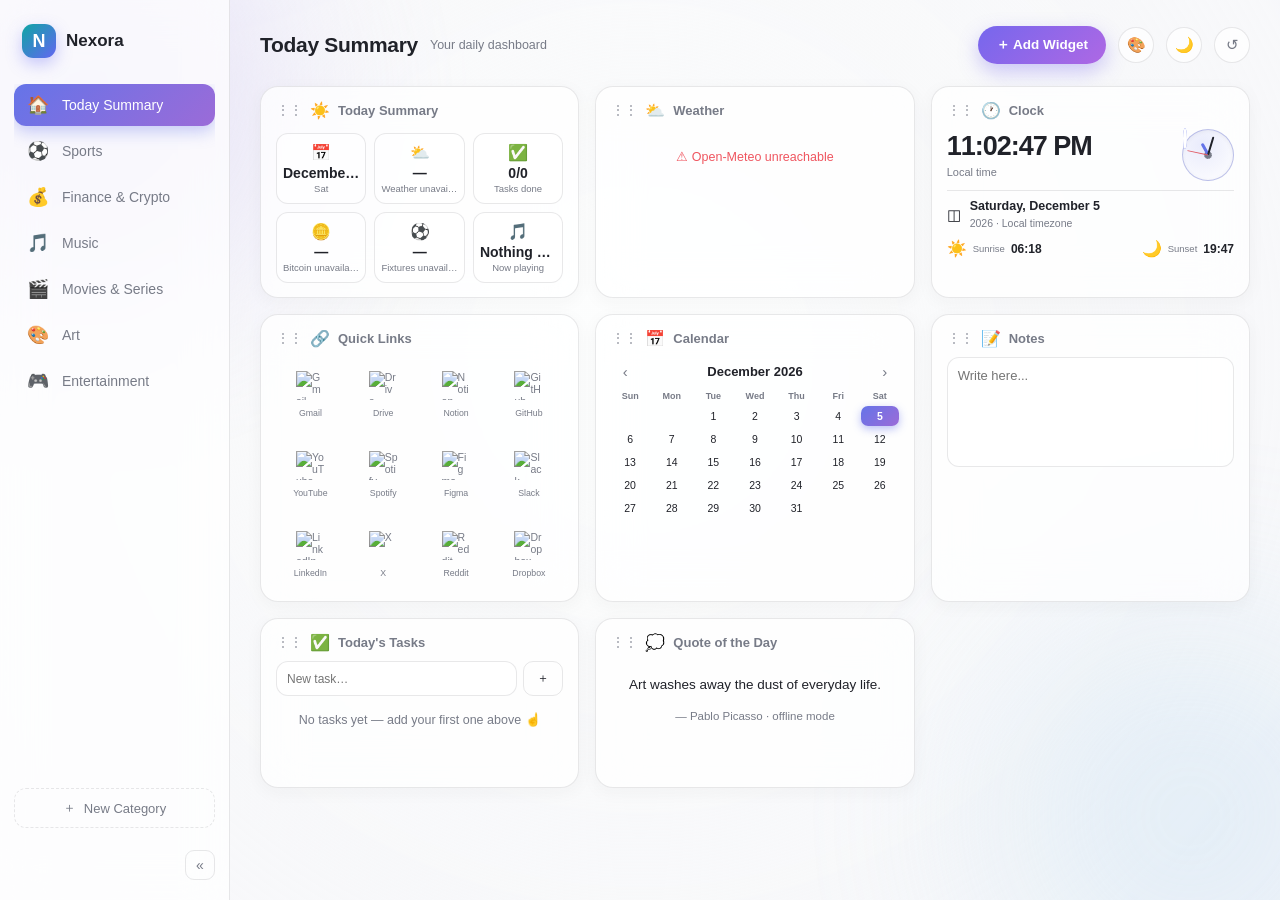
==== commit b65b121f: "Install Vercel Speed Insights with docs ## Vercel Speed Insights Implementation  ### Summary Success" ====
--- a/index.html
+++ b/index.html
@@ -41,5 +41,11 @@
   <div id="modalRoot"></div>
 
   <script src="app.js"></script>
+  
+  <!-- Vercel Speed Insights -->
+  <script>
+    window.si = window.si || function () { (window.siq = window.siq || []).push(arguments); };
+  </script>
+  <script defer src="/_vercel/speed-insights/script.js"></script>
 </body>
 </html>
